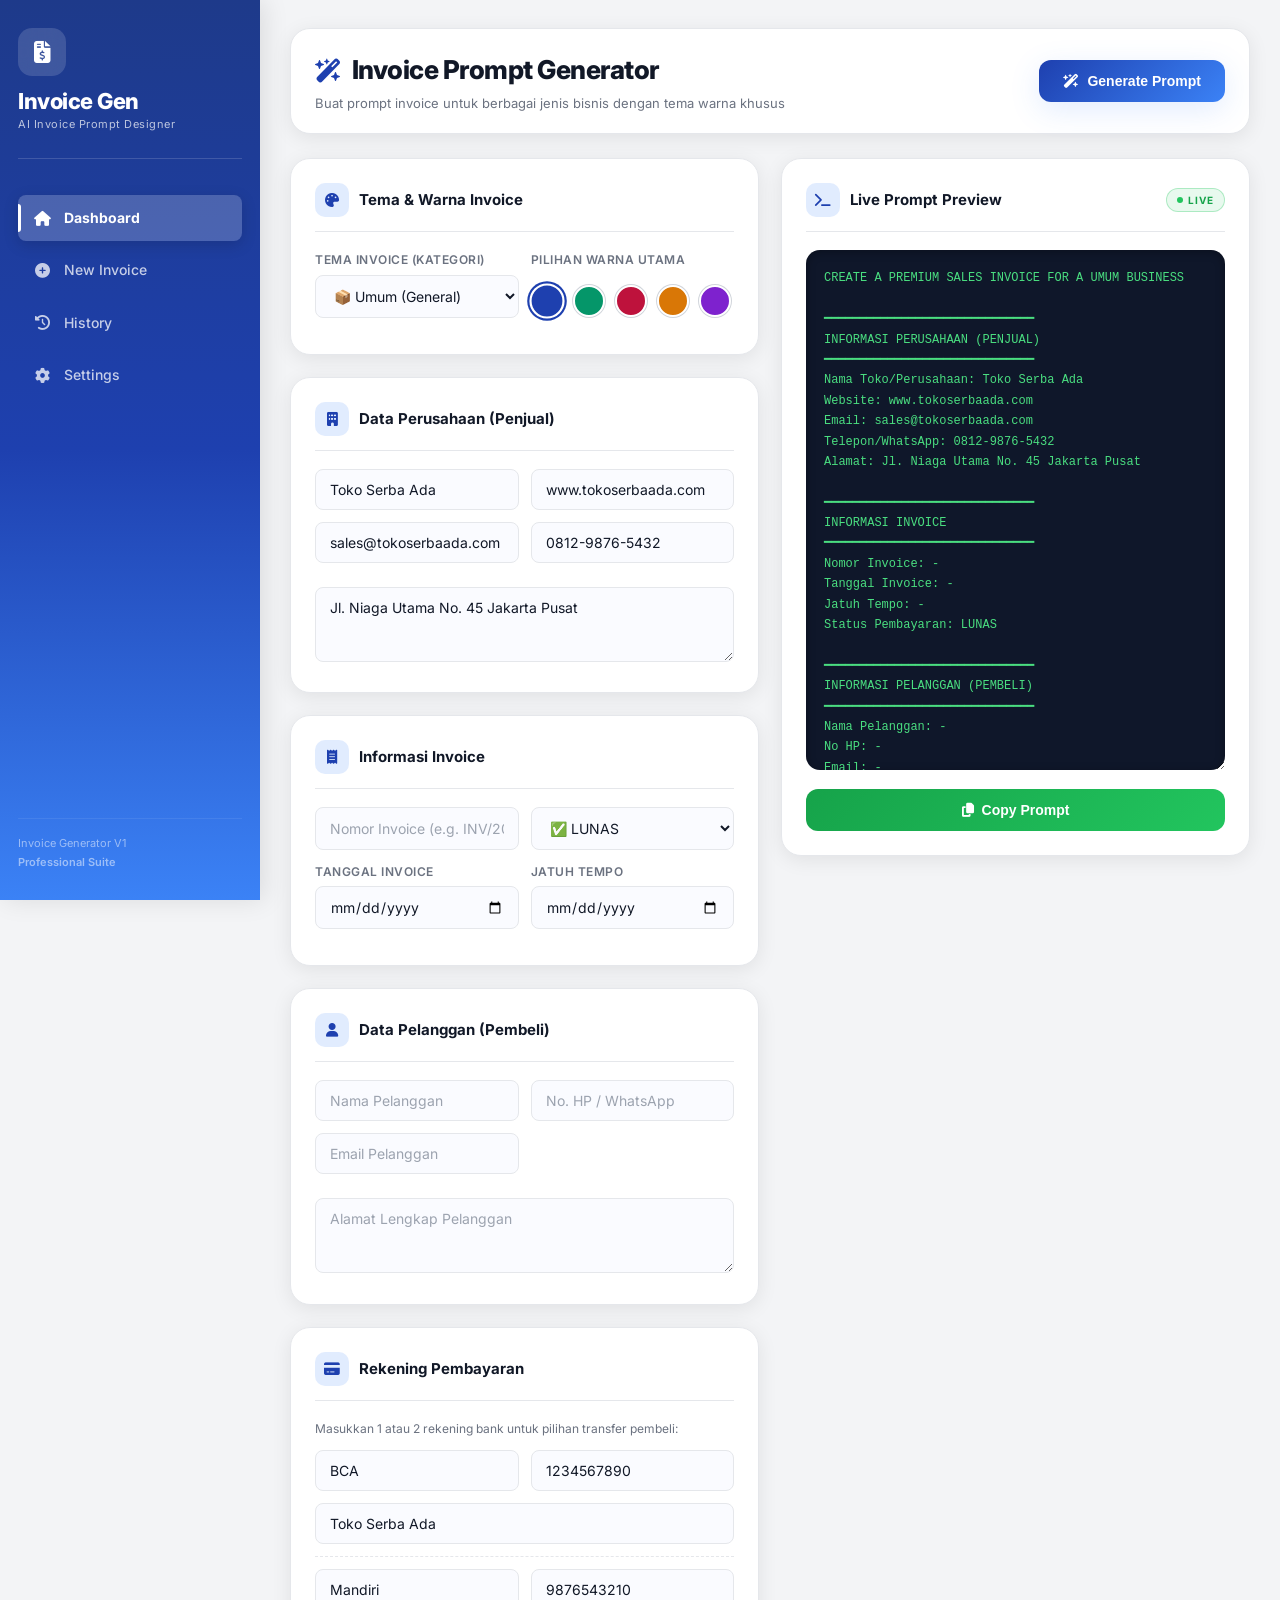
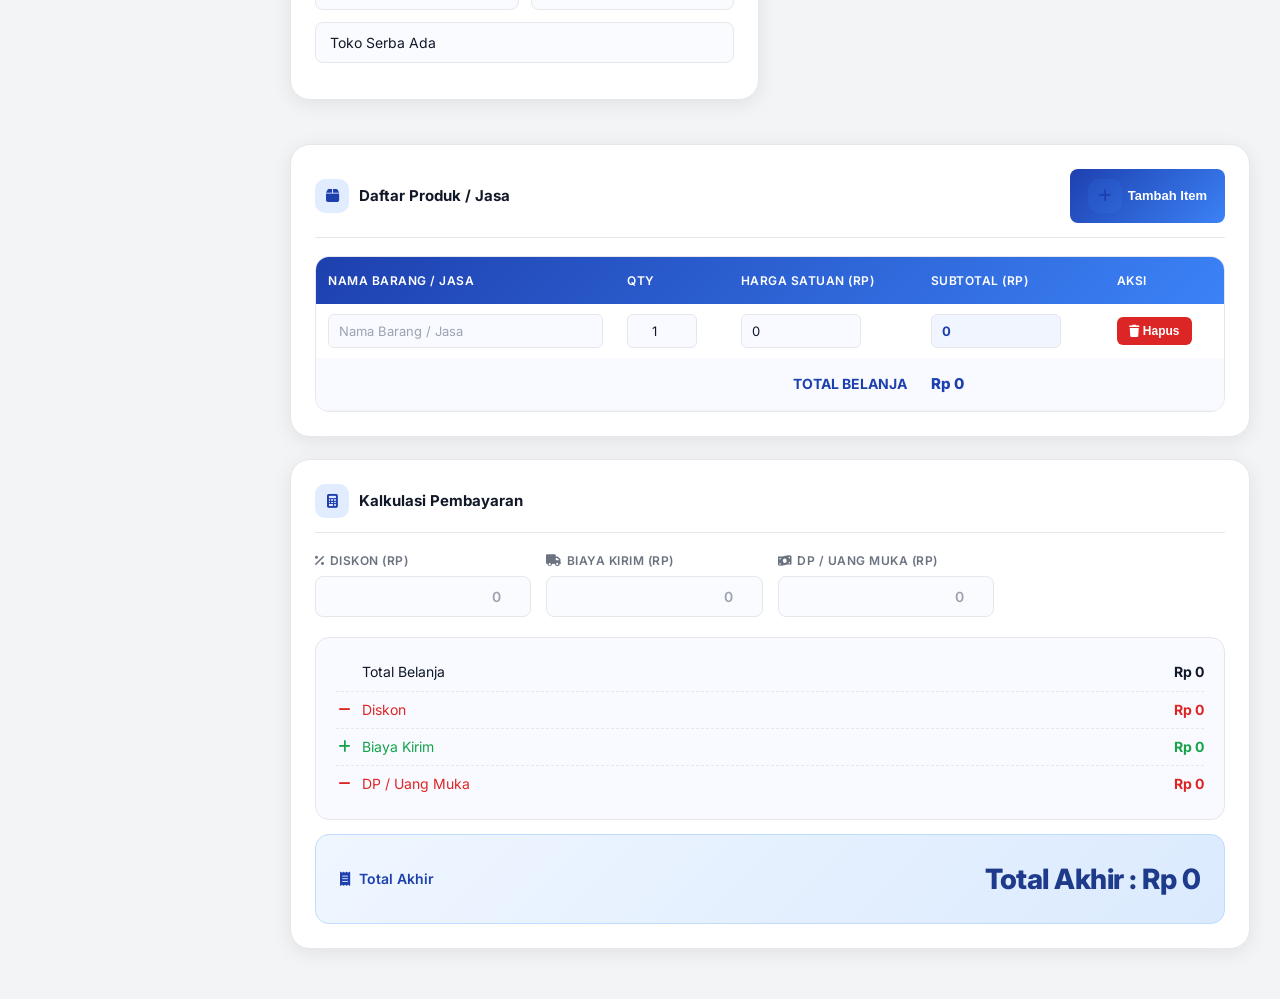
==== index.html @ e4789b42 "Add files via upload" ====
<!DOCTYPE html>
<html lang="id">
<head>
<meta charset="UTF-8">
<meta name="viewport" content="width=device-width, initial-scale=1.0">
<meta name="description" content="Invoice Generator - Buat invoice dengan tema khusus dalam hitungan detik.">
<title>Invoice Generator | Pembuat Invoice AI</title>

<link rel="preconnect" href="https://fonts.googleapis.com">
<link rel="preconnect" href="https://fonts.gstatic.com" crossorigin>
<link href="https://fonts.googleapis.com/css2?family=Inter:wght@300;400;500;600;700;800&display=swap" rel="stylesheet">
<link href="https://cdnjs.cloudflare.com/ajax/libs/font-awesome/6.5.1/css/all.min.css" rel="stylesheet">

<link rel="stylesheet" href="css/style.css">
<link rel="stylesheet" href="css/dashboard.css">
<link rel="stylesheet" href="css/mobile.css">
</head>
<body class="theme-navy">

<div class="app">

    <!-- SIDEBAR -->
    <aside class="sidebar">
        <div class="logo">
            <div class="logo-icon"><i class="fa fa-file-invoice-dollar"></i></div>
            <h2>Invoice Gen</h2>
            <span>AI Invoice Prompt Designer</span>
        </div>

        <nav>
            <a href="index.html" class="active" id="nav-dashboard">
                <i class="fa fa-home"></i>
                <span>Dashboard</span>
            </a>
            <a href="index.html" id="nav-new">
                <i class="fa fa-plus-circle"></i>
                <span>New Invoice</span>
            </a>
            <a href="history.html" id="nav-history">
                <i class="fa fa-clock-rotate-left"></i>
                <span>History</span>
            </a>
            <a href="settings.html" id="nav-settings">
                <i class="fa fa-gear"></i>
                <span>Settings</span>
            </a>
        </nav>

        <div class="sidebar-footer">
            <p>Invoice Generator V1</p>
            <p class="brand-tag">Professional Suite</p>
        </div>
    </aside>

    <!-- CONTENT -->
    <main class="main">

        <div class="topbar">
            <div class="topbar-left">
                <h1><i class="fa fa-wand-magic-sparkles" style="color:var(--primary);font-size:24px;margin-right:10px;"></i>Invoice Prompt Generator</h1>
                <p class="topbar-sub">Buat prompt invoice untuk berbagai jenis bisnis dengan tema warna khusus</p>
            </div>
            <button id="generateBtn" class="btn-generate">
                <i class="fa fa-wand-magic-sparkles"></i>
                Generate Prompt
            </button>
        </div>

        <!-- GRID -->
        <div class="dashboard-grid">

            <!-- KIRI -->
            <div class="left-column">

                <!-- TEMA & WARNA INVOICE -->
                <div class="card">
                    <div class="card-header">
                        <i class="fa fa-palette"></i>
                        <h3>Tema & Warna Invoice</h3>
                    </div>
                    <div class="form-grid-2">
                        <div class="input-group">
                            <label>Tema Invoice (Kategori)</label>
                            <select id="invoiceTheme">
                                <option value="Umum">📦 Umum (General)</option>
                                <option value="Kuliner">🍔 Kuliner (Makanan/Minuman)</option>
                                <option value="Fashion">👕 Fashion (Pakaian/Aksesoris)</option>
                                <option value="Elektronik">⚡ Elektronik (Gawai/Komputer)</option>
                                <option value="Otomotif">🚗 Otomotif (Kendaraan/Suku Cadang)</option>
                                <option value="Jasa">🛠️ Jasa (Layanan/Konsultasi)</option>
                            </select>
                        </div>
                        <div class="input-group">
                            <label>Pilihan Warna Utama</label>
                            <div class="color-picker-grid">
                                <div class="color-option navy active" data-color="navy" title="Classic Navy"></div>
                                <div class="color-option emerald" data-color="emerald" title="Emerald Green"></div>
                                <div class="color-option crimson" data-color="crimson" title="Crimson Red"></div>
                                <div class="color-option sunset" data-color="sunset" title="Sunset Orange"></div>
                                <div class="color-option purple" data-color="purple" title="Royal Purple"></div>
                            </div>
                        </div>
                    </div>
                </div>

                <!-- DATA PERUSAHAAN -->
                <div class="card">
                    <div class="card-header">
                        <i class="fa fa-building"></i>
                        <h3>Data Perusahaan (Penjual)</h3>
                    </div>
                    <div class="form-grid-2">
                        <input id="companyName" type="text" placeholder="Nama Toko/Perusahaan" value="Toko Serba Ada">
                        <input id="website" type="text" placeholder="Website (Opsional)" value="www.tokoserbaada.com">
                        <input id="email" type="email" placeholder="Email Kontak" value="sales@tokoserbaada.com">
                        <input id="phone" type="text" placeholder="No. WhatsApp" value="0812-9876-5432">
                    </div>
                    <textarea id="address" rows="3" placeholder="Alamat Lengkap Perusahaan" style="margin-top: 12px;">Jl. Niaga Utama No. 45 Jakarta Pusat</textarea>
                </div>

                <!-- INVOICE INFO -->
                <div class="card">
                    <div class="card-header">
                        <i class="fa fa-receipt"></i>
                        <h3>Informasi Invoice</h3>
                    </div>
                    <div class="form-grid-2">
                        <input id="invoiceNumber" placeholder="Nomor Invoice (e.g. INV/2026/001)">
                        <select id="paymentStatus">
                            <option value="LUNAS">✅ LUNAS</option>
                            <option value="BELUM LUNAS">❌ BELUM LUNAS</option>
                            <option value="DP">⏳ DP / Uang Muka</option>
                        </select>
                        <div class="input-group">
                            <label>Tanggal Invoice</label>
                            <input id="invoiceDate" type="date">
                        </div>
                        <div class="input-group">
                            <label>Jatuh Tempo</label>
                            <input id="dueDate" type="date">
                        </div>
                    </div>
                </div>

                <!-- DATA PEMBELI -->
                <div class="card">
                    <div class="card-header">
                        <i class="fa fa-user"></i>
                        <h3>Data Pelanggan (Pembeli)</h3>
                    </div>
                    <div class="form-grid-2">
                        <input id="customerName" placeholder="Nama Pelanggan">
                        <input id="customerPhone" placeholder="No. HP / WhatsApp">
                        <input id="customerEmail" placeholder="Email Pelanggan" type="email">
                    </div>
                    <textarea id="customerAddress" rows="3" placeholder="Alamat Lengkap Pelanggan" style="margin-top: 12px;"></textarea>
                </div>

                <!-- REKENING TRANSFER -->
                <div class="card">
                    <div class="card-header">
                        <i class="fa fa-credit-card"></i>
                        <h3>Rekening Pembayaran</h3>
                    </div>
                    <p style="font-size: 12px; color: var(--text-muted); margin-bottom: 12px;">Masukkan 1 atau 2 rekening bank untuk pilihan transfer pembeli:</p>
                    <div class="form-grid-2" style="border-bottom: 1px dashed var(--border); padding-bottom: 12px; margin-bottom: 12px;">
                        <input id="bankName1" placeholder="Nama Bank 1 (e.g. BCA)" value="BCA">
                        <input id="bankAccount1" placeholder="Nomor Rekening 1" value="1234567890">
                        <input id="bankHolder1" placeholder="Nama Pemilik Rekening 1" value="Toko Serba Ada" style="grid-column: span 2;">
                    </div>
                    <div class="form-grid-2">
                        <input id="bankName2" placeholder="Nama Bank 2 (e.g. Mandiri)" value="Mandiri">
                        <input id="bankAccount2" placeholder="Nomor Rekening 2" value="9876543210">
                        <input id="bankHolder2" placeholder="Nama Pemilik Rekening 2" value="Toko Serba Ada" style="grid-column: span 2;">
                    </div>
                </div>

            </div>

            <!-- KANAN -->
            <div class="right-column">
                <div class="card preview-card">
                    <div class="card-header">
                        <i class="fa fa-terminal"></i>
                        <h3>Live Prompt Preview</h3>
                        <span class="live-badge"><span class="live-dot"></span>LIVE</span>
                    </div>
                    <textarea id="promptOutput" rows="28" placeholder="Prompt AI akan ter-update otomatis di sini saat form diisi..."></textarea>
                    <button id="copyBtn" class="btn-success">
                        <i class="fa fa-copy"></i>
                        Copy Prompt
                    </button>
                </div>
            </div>

        </div>

        <!-- DAFTAR PRODUK -->
        <div class="card">
            <div class="card-header section-title">
                <div style="display:flex;align-items:center;gap:10px;">
                    <i class="fa fa-box"></i>
                    <h3>Daftar Produk / Jasa</h3>
                </div>
                <button id="addItemBtn" class="btn-add">
                    <i class="fa fa-plus"></i> Tambah Item
                </button>
            </div>

            <div class="table-wrapper">
                <table class="invoice-table">
                    <thead>
                        <tr>
                            <th>Nama Barang / Jasa</th>
                            <th>Qty</th>
                            <th>Harga Satuan (Rp)</th>
                            <th>Subtotal (Rp)</th>
                            <th>Aksi</th>
                        </tr>
                    </thead>
                    <tbody id="itemTableBody"></tbody>
                    <tfoot>
                        <tr class="total-row">
                            <td colspan="3" style="text-align:right;font-weight:700;color:var(--primary);padding:14px 12px;background:#f8faff;">
                                <i class="fa fa-sigma" style="margin-right:6px;"></i>TOTAL BELANJA
                            </td>
                            <td style="font-weight:800;color:var(--primary);font-size:15px;background:#f8faff;padding:14px 12px;" id="totalSewaRow">
                                Rp 0
                            </td>
                            <td style="background:#f8faff;"></td>
                        </tr>
                    </tfoot>
                </table>
            </div>
        </div>

        <!-- BIAYA AKHIR -->
        <div class="card">
            <div class="card-header">
                <i class="fa fa-calculator"></i>
                <h3>Kalkulasi Pembayaran</h3>
            </div>
            <div class="cost-grid">
                <div class="input-group">
                    <label><i class="fa fa-percent"></i> Diskon (Rp)</label>
                    <input id="discount" type="number" placeholder="0" min="0">
                </div>
                <div class="input-group">
                    <label><i class="fa fa-truck"></i> Biaya Kirim (Rp)</label>
                    <input id="deliveryFee" type="number" placeholder="0" min="0">
                </div>
                <div class="input-group">
                    <label><i class="fa fa-money-bill-wave"></i> DP / Uang Muka (Rp)</label>
                    <input id="downPayment" type="number" placeholder="0" min="0">
                </div>
            </div>

            <div class="summary-formula">
                <div class="formula-row">
                    <span><i class="fa fa-sigma"></i> Total Belanja</span>
                    <span id="totalSewaLabel">Rp 0</span>
                </div>
                <div class="formula-row minus">
                    <span><i class="fa fa-minus"></i> Diskon</span>
                    <span id="discountLabel">Rp 0</span>
                </div>
                <div class="formula-row plus">
                    <span><i class="fa fa-plus"></i> Biaya Kirim</span>
                    <span id="deliveryLabel">Rp 0</span>
                </div>
                <div class="formula-row minus">
                    <span><i class="fa fa-minus"></i> DP / Uang Muka</span>
                    <span id="dpLabel">Rp 0</span>
                </div>
            </div>

            <div class="summary-box">
                <div class="summary-label">
                    <i class="fa fa-receipt"></i>
                    Total Akhir
                </div>
                <h2 id="grandTotal">Total Akhir : Rp 0</h2>
            </div>
        </div>

    </main>

</div>

<script src="js/calculator.js"></script>
<script src="js/invoice.js"></script>
<script src="js/prompt-builder.js"></script>
<script src="js/app.js"></script>

</body>
</html>
---- css/style.css ----
/* ========================================
   STYLE.CSS - Invoice Generator
   Core Design System
   ======================================== */

@import url('https://fonts.googleapis.com/css2?family=Inter:wght@300;400;500;600;700;800&display=swap');

* {
    margin: 0;
    padding: 0;
    box-sizing: border-box;
}

/* THEME SCHEMES */
:root {
    /* Default: Navy */
    --primary: #1e40af;
    --primary-dark: #1e3a8a;
    --primary-light: #3b82f6;
    --primary-glow: rgba(59, 130, 246, 0.15);
    
    --success: #16a34a;
    --success-dark: #15803d;
    --danger: #dc2626;
    --danger-dark: #b91c1c;
    --bg: #f3f4f6;
    --card-bg: #ffffff;
    --sidebar-bg: linear-gradient(180deg, var(--primary-dark) 0%, var(--primary) 50%, var(--primary-light) 100%);
    --text: #111827;
    --text-muted: #6b7280;
    --text-light: #9ca3af;
    --border: #e5e7eb;
    --border-focus: var(--primary-light);
    --shadow-sm: 0 1px 3px rgba(0,0,0,0.08);
    --shadow-md: 0 4px 20px rgba(0,0,0,0.08);
    --shadow-lg: 0 10px 40px rgba(0,0,0,0.12);
    --radius-sm: 8px;
    --radius-md: 14px;
    --radius-lg: 20px;
    --sidebar-width: 260px;
    --transition: all 0.25s cubic-bezier(0.4, 0, 0.2, 1);
}

body.theme-navy {
    --primary: #1e40af;
    --primary-dark: #1e3a8a;
    --primary-light: #3b82f6;
    --primary-glow: rgba(59, 130, 246, 0.15);
}

body.theme-emerald {
    --primary: #059669;
    --primary-dark: #065f46;
    --primary-light: #34d399;
    --primary-glow: rgba(52, 211, 153, 0.15);
}

body.theme-crimson {
    --primary: #be123c;
    --primary-dark: #881337;
    --primary-light: #fb7185;
    --primary-glow: rgba(251, 113, 133, 0.15);
}

body.theme-sunset {
    --primary: #d97706;
    --primary-dark: #92400e;
    --primary-light: #fbbf24;
    --primary-glow: rgba(251, 191, 36, 0.15);
}

body.theme-purple {
    --primary: #7e22ce;
    --primary-dark: #581c87;
    --primary-light: #c084fc;
    --primary-glow: rgba(192, 132, 252, 0.15);
}

body {
    font-family: 'Inter', 'Segoe UI', sans-serif;
    background: var(--bg);
    color: var(--text);
    font-size: 14px;
    line-height: 1.6;
    -webkit-font-smoothing: antialiased;
    transition: background 0.3s ease;
}

.app {
    display: flex;
    min-height: 100vh;
}

/* SIDEBAR */
.sidebar {
    width: var(--sidebar-width);
    background: var(--sidebar-bg);
    color: white;
    padding: 28px 18px;
    position: fixed;
    height: 100vh;
    display: flex;
    flex-direction: column;
    z-index: 100;
    box-shadow: 4px 0 24px rgba(0, 0, 0, 0.1);
    transition: var(--transition);
}

.logo {
    display: flex;
    flex-direction: column;
    align-items: flex-start;
    margin-bottom: 36px;
    padding-bottom: 24px;
    border-bottom: 1px solid rgba(255,255,255,0.15);
}

.logo-icon {
    width: 48px;
    height: 48px;
    background: rgba(255,255,255,0.15);
    border-radius: 14px;
    display: flex;
    align-items: center;
    justify-content: center;
    margin-bottom: 12px;
    font-size: 22px;
    backdrop-filter: blur(10px);
}

.logo h2 {
    font-size: 22px;
    font-weight: 800;
    letter-spacing: -0.5px;
    line-height: 1.2;
}

.logo span {
    font-size: 11px;
    opacity: 0.7;
    font-weight: 400;
    margin-top: 2px;
    letter-spacing: 0.5px;
}

.sidebar nav {
    display: flex;
    flex-direction: column;
    gap: 6px;
    flex: 1;
}

.sidebar nav a {
    text-decoration: none;
    color: rgba(255,255,255,0.75);
    padding: 12px 14px;
    border-radius: var(--radius-sm);
    transition: var(--transition);
    display: flex;
    align-items: center;
    gap: 12px;
    font-weight: 500;
    font-size: 14px;
    position: relative;
}

.sidebar nav a i {
    width: 20px;
    text-align: center;
    font-size: 15px;
}

.sidebar nav a:hover {
    background: rgba(255,255,255,0.12);
    color: white;
    transform: translateX(2px);
}

.sidebar nav a.active {
    background: rgba(255,255,255,0.2);
    color: white;
    box-shadow: 0 4px 15px rgba(0,0,0,0.15);
}

.sidebar nav a.active::before {
    content: '';
    position: absolute;
    left: 0;
    top: 50%;
    transform: translateY(-50%);
    width: 3px;
    height: 60%;
    background: white;
    border-radius: 0 3px 3px 0;
}

.sidebar-footer {
    border-top: 1px solid rgba(255,255,255,0.15);
    padding-top: 16px;
    font-size: 11px;
    opacity: 0.5;
}

.sidebar-footer .brand-tag {
    font-weight: 600;
    margin-top: 2px;
}

/* MAIN CONTENT */
.main {
    margin-left: var(--sidebar-width);
    padding: 28px 30px;
    width: 100%;
    min-height: 100vh;
}

/* TOPBAR */
.topbar {
    display: flex;
    justify-content: space-between;
    align-items: center;
    background: white;
    padding: 20px 24px;
    border-radius: var(--radius-lg);
    box-shadow: var(--shadow-md);
    margin-bottom: 24px;
    border: 1px solid var(--border);
}

.topbar-left h1 {
    font-size: 26px;
    font-weight: 800;
    color: var(--text);
    letter-spacing: -0.5px;
    display: flex;
    align-items: center;
}

.topbar-sub {
    font-size: 13px;
    color: var(--text-muted);
    margin-top: 2px;
}

/* BUTTONS */
.btn-generate {
    background: linear-gradient(135deg, var(--primary) 0%, var(--primary-light) 100%);
    color: white;
    border: none;
    padding: 13px 24px;
    border-radius: 12px;
    cursor: pointer;
    font-weight: 700;
    font-size: 14px;
    display: flex;
    align-items: center;
    gap: 8px;
    transition: var(--transition);
    box-shadow: 0 8px 30px var(--primary-glow);
    white-space: nowrap;
}

.btn-generate:hover {
    transform: translateY(-2px);
    box-shadow: 0 12px 35px rgba(0, 0, 0, 0.15);
}

.btn-primary {
    background: var(--primary);
    color: white;
    border: none;
    padding: 11px 20px;
    border-radius: var(--radius-sm);
    cursor: pointer;
    font-weight: 600;
    font-size: 14px;
    transition: var(--transition);
    display: inline-flex;
    align-items: center;
    gap: 8px;
}

.btn-primary:hover {
    background: var(--primary-dark);
    transform: translateY(-1px);
}

.btn-success {
    background: linear-gradient(135deg, var(--success), #22c55e);
    color: white;
    border: none;
    padding: 13px;
    width: 100%;
    border-radius: 12px;
    cursor: pointer;
    font-weight: 700;
    font-size: 14px;
    transition: var(--transition);
    display: flex;
    align-items: center;
    justify-content: center;
    gap: 8px;
    margin-top: 12px;
}

.btn-success:hover {
    background: linear-gradient(135deg, var(--success-dark), var(--success));
    transform: translateY(-2px);
    box-shadow: 0 8px 25px rgba(22, 163, 74, 0.35);
}

.btn-add {
    background: linear-gradient(135deg, var(--primary) 0%, var(--primary-light) 100%);
    color: white;
    border: none;
    padding: 10px 18px;
    border-radius: var(--radius-sm);
    cursor: pointer;
    font-weight: 600;
    font-size: 13px;
    transition: var(--transition);
    display: inline-flex;
    align-items: center;
    gap: 6px;
}

.btn-add:hover {
    transform: translateY(-1px);
}

.btn-delete {
    background: var(--danger);
    color: white;
    border: none;
    padding: 7px 12px;
    border-radius: 6px;
    cursor: pointer;
    font-size: 12px;
    font-weight: 600;
    transition: var(--transition);
}

.btn-delete:hover {
    background: var(--danger-dark);
    transform: scale(1.05);
}

/* GRID LAYOUT */
.dashboard-grid {
    display: grid;
    grid-template-columns: 1fr 1fr;
    gap: 22px;
    margin-bottom: 22px;
    align-items: start;
}

/* CARD */
.card {
    background: var(--card-bg);
    border-radius: var(--radius-lg);
    padding: 24px;
    box-shadow: var(--shadow-md);
    margin-bottom: 22px;
    border: 1px solid var(--border);
    transition: var(--transition);
    animation: fadeInUp 0.4s ease both;
}

.card:hover {
    box-shadow: var(--shadow-lg);
    transform: translateY(-2px);
}

.card-header {
    display: flex;
    align-items: center;
    gap: 10px;
    margin-bottom: 18px;
    padding-bottom: 14px;
    border-bottom: 1px solid var(--border);
}

.card-header i {
    width: 34px;
    height: 34px;
    background: var(--primary-glow);
    color: var(--primary);
    border-radius: 10px;
    display: flex;
    align-items: center;
    justify-content: center;
    font-size: 15px;
    flex-shrink: 0;
}

.card-header h3 {
    font-size: 15px;
    font-weight: 700;
    color: var(--text);
    flex: 1;
}

/* FORM ELEMENTS */
.form-grid-2 {
    display: grid;
    grid-template-columns: 1fr 1fr;
    gap: 12px;
    margin-bottom: 12px;
}

.input-group {
    display: flex;
    flex-direction: column;
    gap: 5px;
}

.input-group label {
    font-size: 12px;
    font-weight: 600;
    color: var(--text-muted);
    text-transform: uppercase;
    letter-spacing: 0.5px;
    display: flex;
    align-items: center;
    gap: 5px;
}

input,
textarea,
select {
    width: 100%;
    padding: 11px 14px;
    margin-bottom: 0;
    border: 1.5px solid var(--border);
    border-radius: var(--radius-sm);
    font-size: 14px;
    font-family: 'Inter', sans-serif;
    color: var(--text);
    background: #fafbff;
    transition: var(--transition);
    outline: none;
}

input:focus,
textarea:focus,
select:focus {
    border-color: var(--border-focus);
    background: white;
    box-shadow: 0 0 0 3px var(--primary-glow);
}

input::placeholder,
textarea::placeholder {
    color: var(--text-light);
}

/* TABLE */
.table-wrapper {
    overflow-x: auto;
    border-radius: var(--radius-md);
    border: 1px solid var(--border);
}

.invoice-table {
    width: 100%;
    border-collapse: collapse;
    min-width: 600px;
}

.invoice-table thead {
    background: linear-gradient(135deg, var(--primary) 0%, var(--primary-light) 100%);
}

.invoice-table th {
    color: white;
    padding: 14px 12px;
    text-align: left;
    font-size: 12px;
    font-weight: 600;
    letter-spacing: 0.5px;
    text-transform: uppercase;
}

.invoice-table td {
    padding: 10px 12px;
    border-bottom: 1px solid #f1f5f9;
    background: white;
    vertical-align: middle;
}

.invoice-table tbody tr:last-child td {
    border-bottom: none;
}

.invoice-table tbody tr:hover td {
    background: #f8faff;
}

.invoice-table input {
    margin: 0;
    padding: 8px 10px;
    border-radius: 6px;
    font-size: 13px;
    background: #f8faff;
}

.section-title {
    display: flex;
    justify-content: space-between;
    align-items: center;
    flex-wrap: wrap;
    gap: 10px;
}

/* COST GRID */
.cost-grid {
    display: grid;
    grid-template-columns: repeat(4, 1fr);
    gap: 15px;
    margin-bottom: 20px;
}

/* FORMULA BREAKDOWN */
.summary-formula {
    background: #f8faff;
    border: 1.5px solid #e5e7eb;
    border-radius: var(--radius-md);
    padding: 16px 20px;
    margin-bottom: 14px;
}

.formula-row {
    display: flex;
    justify-content: space-between;
    align-items: center;
    padding: 7px 0;
    font-size: 14px;
    color: var(--text);
    border-bottom: 1px dashed #e5e7eb;
}

.formula-row:last-child {
    border-bottom: none;
}

.formula-row i {
    width: 16px;
    margin-right: 6px;
    text-align: center;
}

.formula-row.minus {
    color: #dc2626;
}

.formula-row.plus {
    color: #16a34a;
}

.formula-row span:last-child {
    font-weight: 700;
    min-width: 120px;
    text-align: right;
}

/* SUMMARY BOX */
.summary-box {
    background: linear-gradient(135deg, #eff6ff 0%, #dbeafe 100%);
    padding: 22px 24px;
    border-radius: var(--radius-md);
    border: 1.5px solid #bfdbfe;
    display: flex;
    justify-content: space-between;
    align-items: center;
}

.summary-label {
    font-size: 14px;
    font-weight: 600;
    color: var(--primary);
    display: flex;
    align-items: center;
    gap: 8px;
}

.summary-box h2 {
    font-size: 28px;
    font-weight: 800;
    color: var(--primary-dark);
    letter-spacing: -0.5px;
}

/* PREVIEW CARD */
.preview-card {
    position: sticky;
    top: 20px;
}

.preview-card textarea {
    background: #0f172a;
    color: #4ade80;
    border: none;
    padding: 18px;
    border-radius: var(--radius-md);
    font-family: 'Consolas', 'Courier New', monospace;
    font-size: 12px;
    line-height: 1.7;
    resize: none;
    width: 100%;
    height: 520px;
    box-shadow: inset 0 2px 10px rgba(0,0,0,0.3);
}

.live-badge {
    display: flex;
    align-items: center;
    gap: 5px;
    background: rgba(34, 197, 94, 0.1);
    color: #16a34a;
    font-size: 10px;
    font-weight: 700;
    padding: 3px 10px;
    border-radius: 999px;
    border: 1px solid rgba(34, 197, 94, 0.3);
    letter-spacing: 1px;
}

.live-dot {
    width: 6px;
    height: 6px;
    background: #22c55e;
    border-radius: 50%;
    animation: pulse 1.5s infinite;
}

/* ANIMATIONS */
@keyframes fadeInUp {
    from {
        opacity: 0;
        transform: translateY(16px);
    }
    to {
        opacity: 1;
        transform: translateY(0);
    }
}

@keyframes pulse {
    0%, 100% { opacity: 1; transform: scale(1); }
    50% { opacity: 0.5; transform: scale(1.3); }
}

/* SCROLLBAR */
::-webkit-scrollbar {
    width: 6px;
    height: 6px;
}

::-webkit-scrollbar-track {
    background: var(--bg);
}

::-webkit-scrollbar-thumb {
    background: #c7d2fe;
    border-radius: 20px;
}

::-webkit-scrollbar-thumb:hover {
    background: var(--primary-light);
}

/* HISTORY PAGE */
.history-page .history-item {
    background: #f8faff;
    border: 1px solid var(--border);
    border-radius: var(--radius-md);
    padding: 18px;
    margin-bottom: 16px;
    transition: var(--transition);
}

.history-page .history-item:hover {
    border-color: var(--primary-light);
    box-shadow: 0 4px 15px var(--primary-glow);
}

.history-page .history-item h4 {
    font-size: 14px;
    font-weight: 700;
    color: var(--primary);
    margin-bottom: 4px;
}

.history-page .history-item small {
    color: var(--text-muted);
    font-size: 12px;
}

.history-page .history-item textarea {
    background: #0f172a;
    color: #4ade80;
    font-family: monospace;
    font-size: 11px;
    border-radius: 8px;
    padding: 12px;
    border: none;
    margin-top: 12px;
    height: 120px;
    resize: none;
}

/* SETTINGS PAGE */
.settings-page label {
    display: block;
    font-size: 12px;
    font-weight: 600;
    color: var(--text-muted);
    text-transform: uppercase;
    letter-spacing: 0.5px;
    margin-bottom: 6px;
    margin-top: 14px;
}

.settings-page label:first-child {
    margin-top: 0;
}

.settings-page .btn-row {
    display: flex;
    gap: 12px;
    margin-bottom: 24px;
    flex-wrap: wrap;
}

.settings-page h2 {
    font-size: 17px;
    font-weight: 700;
    color: var(--text);
    margin-bottom: 16px;
}

.empty-state {
    text-align: center;
    padding: 48px 24px;
    color: var(--text-muted);
}

.empty-state i {
    font-size: 48px;
    color: var(--border);
    margin-bottom: 16px;
    display: block;
}
---- css/dashboard.css ----
/* ========================================
   DASHBOARD.CSS
   Enhanced Dashboard Effects
   ======================================== */

/* Card delay animations */
.left-column .card:nth-child(1) { animation-delay: 0.05s; }
.left-column .card:nth-child(2) { animation-delay: 0.10s; }
.left-column .card:nth-child(3) { animation-delay: 0.15s; }
.right-column .card { animation-delay: 0.05s; }

/* Table input styles */
.invoice-table .item-name { min-width: 180px; }
.invoice-table .item-qty  { max-width: 70px; text-align: center; }
.invoice-table .item-price    { max-width: 120px; }
.invoice-table .item-subtotal {
    max-width: 130px;
    background: #f1f5ff;
    color: var(--primary);
    font-weight: 700;
    cursor: default;
}

/* Active nav highlight */
.sidebar nav a.active {
    font-weight: 700;
}

/* Topbar generate btn click effect */
.btn-generate:active {
    animation: btnClick 0.15s ease;
}

@keyframes btnClick {
    0%   { transform: scale(1); }
    50%  { transform: scale(0.96); }
    100% { transform: scale(1); }
}

/* Form layout overrides */
.form-grid-2 input,
.form-grid-2 select {
    margin-bottom: 0;
}

.card textarea {
    margin-bottom: 0;
    resize: vertical;
}

/* Cost grid styling */
.cost-grid .input-group {
    display: flex;
    flex-direction: column;
    gap: 6px;
}

.cost-grid input {
    font-weight: 600;
    text-align: right;
}

#grandTotal {
    transition: all 0.3s cubic-bezier(0.34, 1.56, 0.64, 1);
}

/* Premium scrollbar for preview terminal */
.preview-card textarea::-webkit-scrollbar {
    width: 4px;
}

.preview-card textarea::-webkit-scrollbar-track {
    background: #1e293b;
}

.preview-card textarea::-webkit-scrollbar-thumb {
    background: #334155;
    border-radius: 4px;
}

/* Table row fade-in */
@keyframes rowFadeIn {
    from {
        opacity: 0;
        transform: translateX(-10px);
    }
    to {
        opacity: 1;
        transform: translateX(0);
    }
}

#itemTableBody tr {
    animation: rowFadeIn 0.25s ease;
}

/* Icon box styling */
.card-header > i {
    width: 34px;
    height: 34px;
    background: var(--primary-glow);
    color: var(--primary);
    border-radius: 10px;
    display: flex !important;
    align-items: center;
    justify-content: center;
    font-size: 14px;
    flex-shrink: 0;
}

/* Theme picker elements */
.color-picker-grid {
    display: flex;
    gap: 10px;
    margin-top: 10px;
    flex-wrap: wrap;
}

.color-option {
    width: 32px;
    height: 32px;
    border-radius: 50%;
    cursor: pointer;
    border: 2px solid white;
    box-shadow: 0 0 0 1px #d1d5db;
    transition: transform 0.2s ease, box-shadow 0.2s ease;
}

.color-option:hover {
    transform: scale(1.1);
}

.color-option.active {
    transform: scale(1.1);
    box-shadow: 0 0 0 2px var(--primary);
}

.color-option.navy { background: #1e40af; }
.color-option.emerald { background: #059669; }
.color-option.crimson { background: #be123c; }
.color-option.sunset { background: #d97706; }
.color-option.purple { background: #7e22ce; }
---- css/mobile.css ----
/* ========================================
   MOBILE.CSS
   Responsive Design
   ======================================== */

/* LARGE TABLET — Stack columns */
@media (max-width: 1200px) {
    .dashboard-grid {
        grid-template-columns: 1fr;
    }
    .cost-grid {
        grid-template-columns: 1fr 1fr;
    }
    .right-column {
        position: relative;
        top: auto;
    }
    .preview-card textarea {
        height: 350px;
    }
}

/* TABLET */
@media (max-width: 900px) {
    :root {
        --sidebar-width: 220px;
    }
    .main {
        padding: 20px;
    }
    .topbar {
        flex-direction: column;
        align-items: flex-start;
        gap: 14px;
    }
    .btn-generate {
        width: 100%;
        justify-content: center;
    }
}

/* MOBILE — Hide sidebar, show topnav */
@media (max-width: 768px) {
    .sidebar {
        width: 100%;
        height: auto;
        position: relative;
        padding: 16px 18px;
        flex-direction: row;
        align-items: center;
        flex-wrap: wrap;
        gap: 12px;
    }

    .logo {
        flex-direction: row;
        align-items: center;
        margin-bottom: 0;
        padding-bottom: 0;
        border-bottom: none;
        gap: 10px;
        flex: 1;
    }

    .logo-icon {
        margin-bottom: 0;
        width: 36px;
        height: 36px;
        font-size: 16px;
    }

    .logo h2 {
        font-size: 18px;
    }

    .logo span {
        display: none;
    }

    .sidebar nav {
        flex-direction: row;
        flex-wrap: wrap;
        gap: 6px;
        flex: unset;
        width: 100%;
    }

    .sidebar nav a {
        flex: 1;
        min-width: 100px;
        justify-content: center;
        font-size: 12px;
        padding: 10px;
    }

    .sidebar nav a::before {
        display: none;
    }

    .sidebar-footer {
        display: none;
    }

    .app {
        flex-direction: column;
    }

    .main {
        margin-left: 0;
        padding: 16px;
    }

    .dashboard-grid {
        grid-template-columns: 1fr;
    }

    .cost-grid {
        grid-template-columns: 1fr 1fr;
    }

    .summary-box {
        flex-direction: column;
        align-items: flex-start;
        gap: 10px;
    }

    .summary-box h2 {
        font-size: 22px;
    }

    .form-grid-2 {
        grid-template-columns: 1fr;
    }

    .topbar {
        flex-direction: column;
        align-items: flex-start;
        gap: 12px;
        padding: 16px 18px;
    }

    .topbar-left h1 {
        font-size: 20px;
    }

    .btn-generate {
        width: 100%;
        justify-content: center;
    }
}

/* SMARTPHONE */
@media (max-width: 520px) {
    .cost-grid {
        grid-template-columns: 1fr;
    }

    .section-title {
        flex-direction: column;
        align-items: flex-start;
    }

    .btn-add, .btn-primary, .btn-success {
        width: 100%;
        justify-content: center;
    }

    .card {
        padding: 16px;
    }

    .preview-card textarea {
        height: 280px;
        font-size: 11px;
    }

    .summary-box h2 {
        font-size: 20px;
    }

    .invoice-table th,
    .invoice-table td {
        padding: 8px;
        font-size: 12px;
    }
}
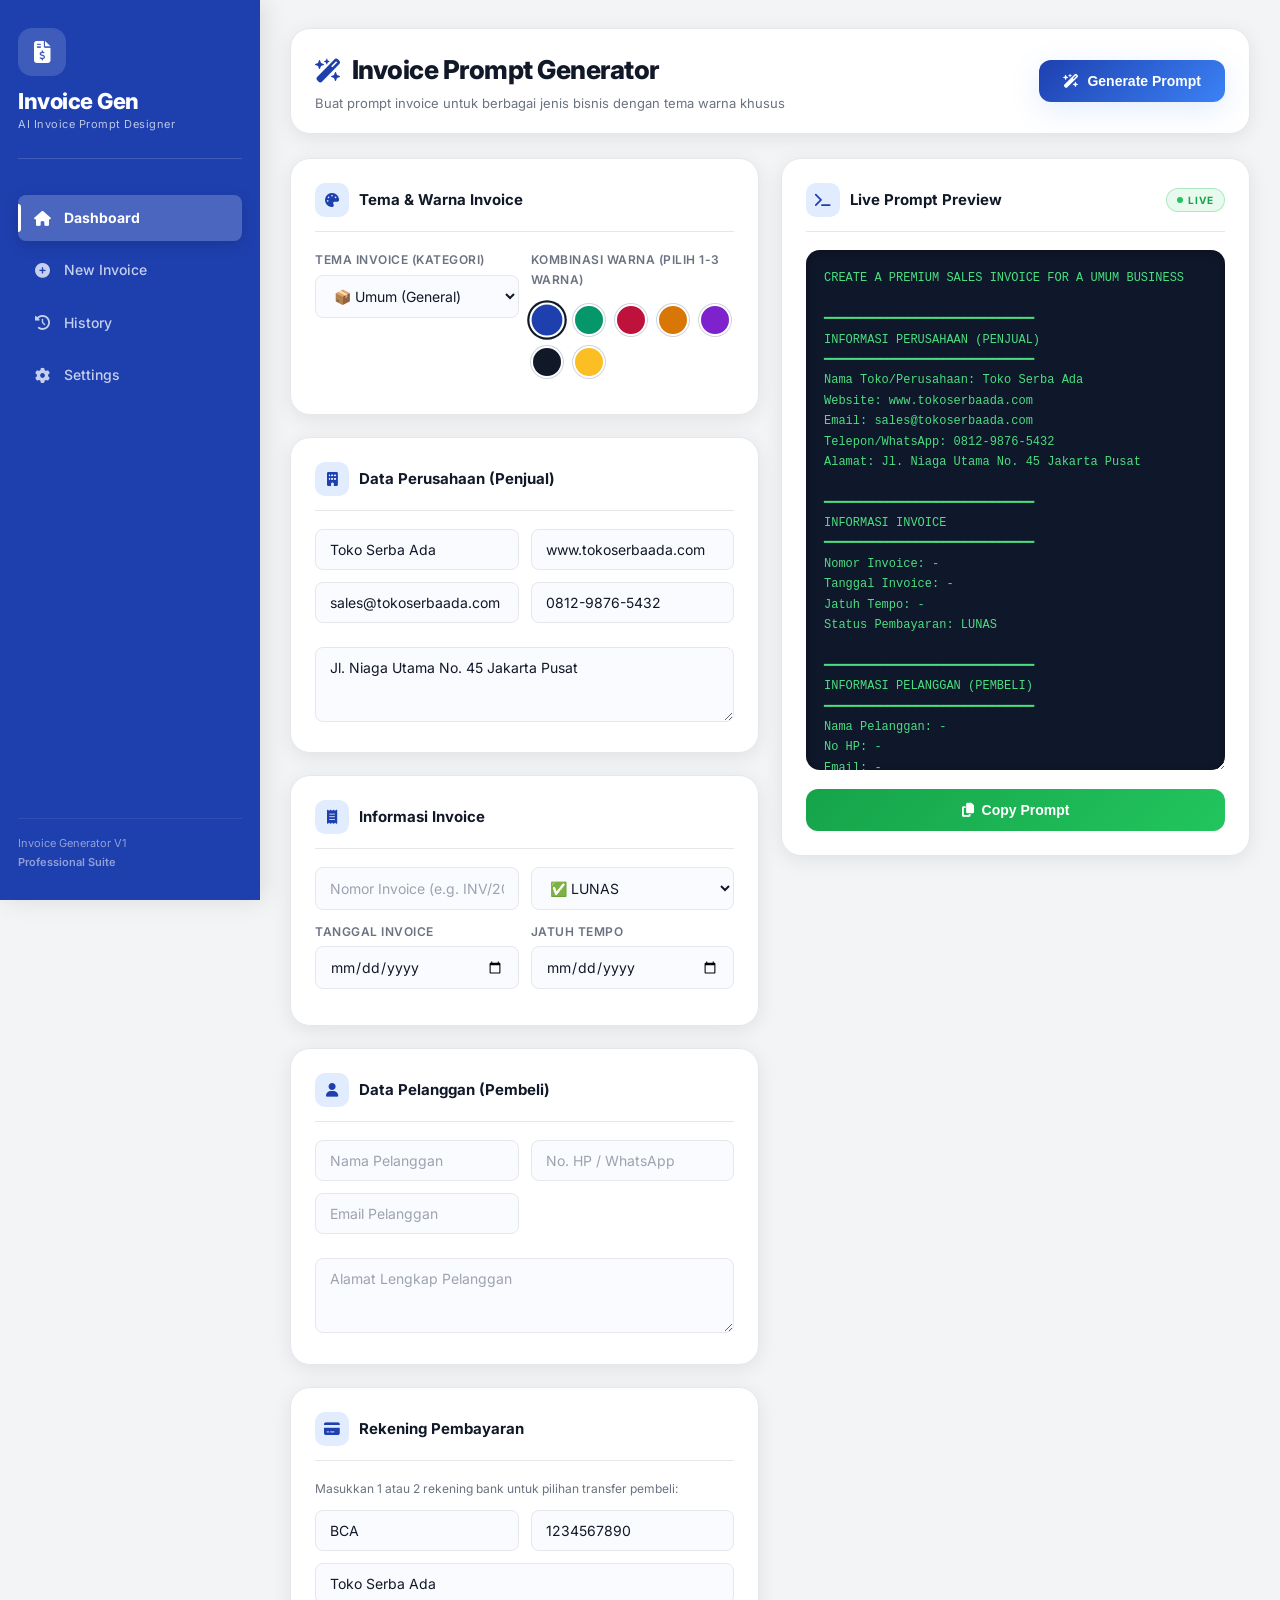
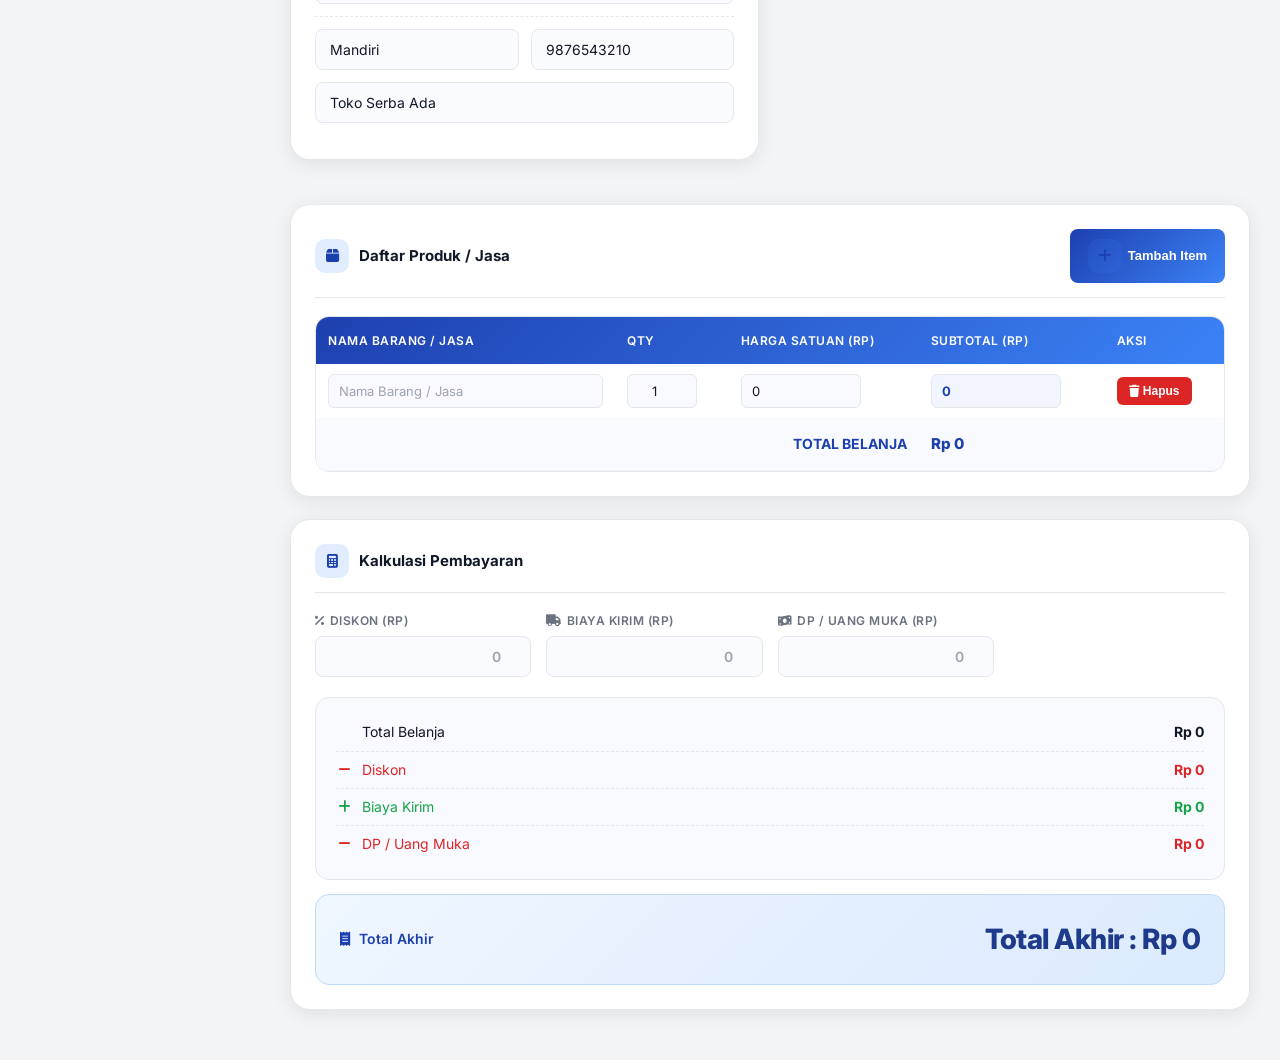
==== commit 6a059fd9: "Add files via upload" ====
--- a/index.html
+++ b/index.html
@@ -91,13 +91,15 @@
                             </select>
                         </div>
                         <div class="input-group">
-                            <label>Pilihan Warna Utama</label>
+                            <label>Kombinasi Warna (Pilih 1-3 Warna)</label>
                             <div class="color-picker-grid">
                                 <div class="color-option navy active" data-color="navy" title="Classic Navy"></div>
                                 <div class="color-option emerald" data-color="emerald" title="Emerald Green"></div>
                                 <div class="color-option crimson" data-color="crimson" title="Crimson Red"></div>
                                 <div class="color-option sunset" data-color="sunset" title="Sunset Orange"></div>
                                 <div class="color-option purple" data-color="purple" title="Royal Purple"></div>
+                                <div class="color-option charcoal" data-color="charcoal" title="Charcoal Black"></div>
+                                <div class="color-option gold" data-color="gold" title="Amber Gold"></div>
                             </div>
                         </div>
                     </div>
--- a/css/dashboard.css
+++ b/css/dashboard.css
@@ -132,7 +132,8 @@
 
 .color-option.active {
     transform: scale(1.1);
-    box-shadow: 0 0 0 2px var(--primary);
+    box-shadow: 0 0 0 2px #111827;
+    border: 2px solid #ffffff;
 }
 
 .color-option.navy { background: #1e40af; }
@@ -140,3 +141,5 @@
 .color-option.crimson { background: #be123c; }
 .color-option.sunset { background: #d97706; }
 .color-option.purple { background: #7e22ce; }
+.color-option.charcoal { background: #111827; }
+.color-option.gold { background: #fbbf24; }
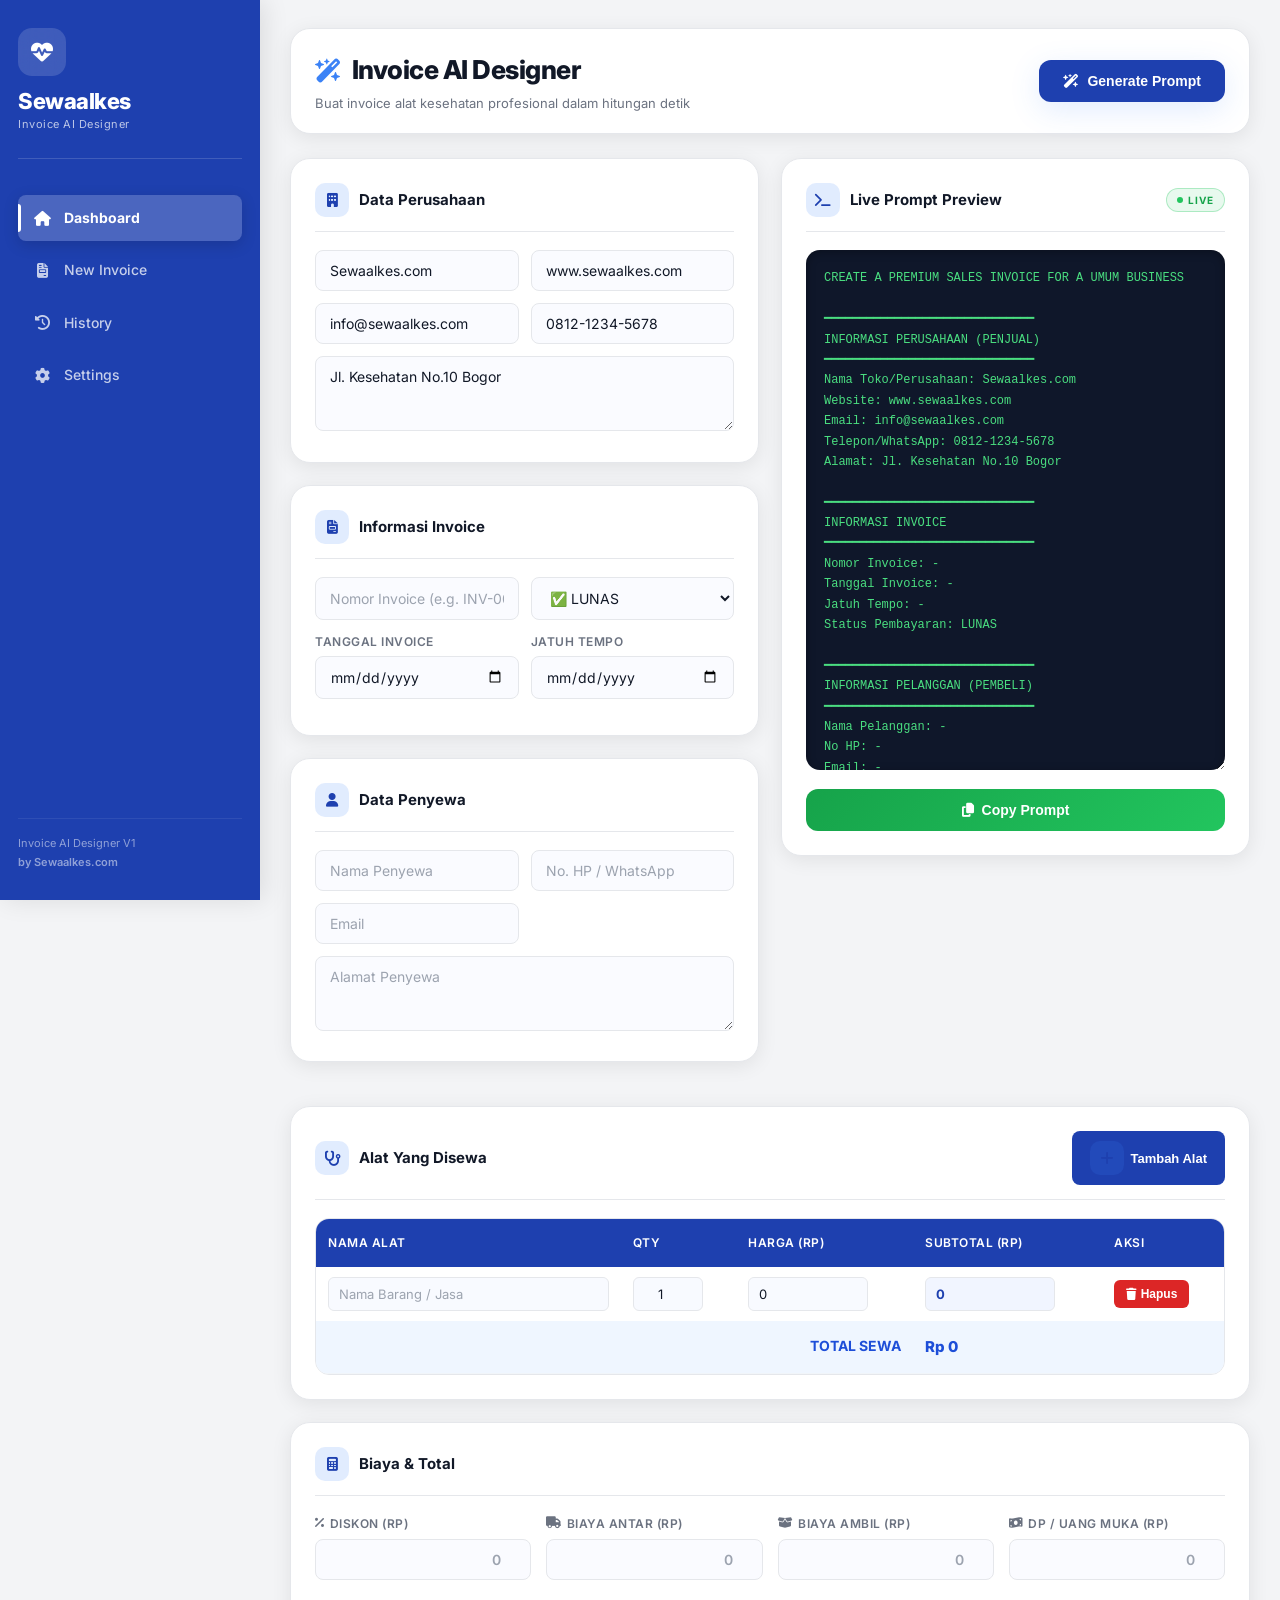
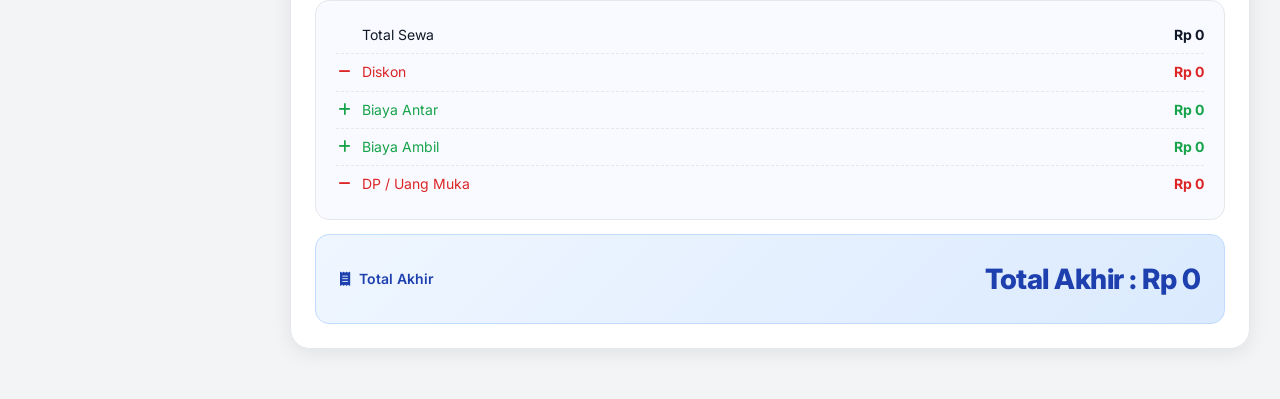
==== commit c6e45bf6: "Add files via upload" ====
--- a/index.html
+++ b/index.html
@@ -3,8 +3,8 @@
 <head>
 <meta charset="UTF-8">
 <meta name="viewport" content="width=device-width, initial-scale=1.0">
-<meta name="description" content="Invoice Generator - Buat invoice dengan tema khusus dalam hitungan detik.">
-<title>Invoice Generator | Pembuat Invoice AI</title>
+<meta name="description" content="Invoice AI Designer untuk sewa alat kesehatan - Sewaalkes.com. Buat invoice profesional dengan mudah dan cepat.">
+<title>Invoice AI Designer | Sewaalkes.com</title>
 
 <link rel="preconnect" href="https://fonts.googleapis.com">
 <link rel="preconnect" href="https://fonts.gstatic.com" crossorigin>
@@ -15,16 +15,16 @@
 <link rel="stylesheet" href="css/dashboard.css">
 <link rel="stylesheet" href="css/mobile.css">
 </head>
-<body class="theme-navy">
+<body>
 
 <div class="app">
 
     <!-- SIDEBAR -->
     <aside class="sidebar">
         <div class="logo">
-            <div class="logo-icon"><i class="fa fa-file-invoice-dollar"></i></div>
-            <h2>Invoice Gen</h2>
-            <span>AI Invoice Prompt Designer</span>
+            <div class="logo-icon"><i class="fa fa-heartbeat"></i></div>
+            <h2>Sewaalkes</h2>
+            <span>Invoice AI Designer</span>
         </div>
 
         <nav>
@@ -33,7 +33,7 @@
                 <span>Dashboard</span>
             </a>
             <a href="index.html" id="nav-new">
-                <i class="fa fa-plus-circle"></i>
+                <i class="fa fa-file-invoice"></i>
                 <span>New Invoice</span>
             </a>
             <a href="history.html" id="nav-history">
@@ -47,8 +47,8 @@
         </nav>
 
         <div class="sidebar-footer">
-            <p>Invoice Generator V1</p>
-            <p class="brand-tag">Professional Suite</p>
+            <p>Invoice AI Designer V1</p>
+            <p class="brand-tag">by Sewaalkes.com</p>
         </div>
     </aside>
 
@@ -57,8 +57,8 @@
 
         <div class="topbar">
             <div class="topbar-left">
-                <h1><i class="fa fa-wand-magic-sparkles" style="color:var(--primary);font-size:24px;margin-right:10px;"></i>Invoice Prompt Generator</h1>
-                <p class="topbar-sub">Buat prompt invoice untuk berbagai jenis bisnis dengan tema warna khusus</p>
+                <h1><i class="fa fa-wand-magic-sparkles" style="color:#3b82f6;font-size:24px;margin-right:10px;"></i>Invoice AI Designer</h1>
+                <p class="topbar-sub">Buat invoice alat kesehatan profesional dalam hitungan detik</p>
             </div>
             <button id="generateBtn" class="btn-generate">
                 <i class="fa fa-wand-magic-sparkles"></i>
@@ -72,62 +72,29 @@
             <!-- KIRI -->
             <div class="left-column">
 
-                <!-- TEMA & WARNA INVOICE -->
-                <div class="card">
-                    <div class="card-header">
-                        <i class="fa fa-palette"></i>
-                        <h3>Tema & Warna Invoice</h3>
-                    </div>
-                    <div class="form-grid-2">
-                        <div class="input-group">
-                            <label>Tema Invoice (Kategori)</label>
-                            <select id="invoiceTheme">
-                                <option value="Umum">📦 Umum (General)</option>
-                                <option value="Kuliner">🍔 Kuliner (Makanan/Minuman)</option>
-                                <option value="Fashion">👕 Fashion (Pakaian/Aksesoris)</option>
-                                <option value="Elektronik">⚡ Elektronik (Gawai/Komputer)</option>
-                                <option value="Otomotif">🚗 Otomotif (Kendaraan/Suku Cadang)</option>
-                                <option value="Jasa">🛠️ Jasa (Layanan/Konsultasi)</option>
-                            </select>
-                        </div>
-                        <div class="input-group">
-                            <label>Kombinasi Warna (Pilih 1-3 Warna)</label>
-                            <div class="color-picker-grid">
-                                <div class="color-option navy active" data-color="navy" title="Classic Navy"></div>
-                                <div class="color-option emerald" data-color="emerald" title="Emerald Green"></div>
-                                <div class="color-option crimson" data-color="crimson" title="Crimson Red"></div>
-                                <div class="color-option sunset" data-color="sunset" title="Sunset Orange"></div>
-                                <div class="color-option purple" data-color="purple" title="Royal Purple"></div>
-                                <div class="color-option charcoal" data-color="charcoal" title="Charcoal Black"></div>
-                                <div class="color-option gold" data-color="gold" title="Amber Gold"></div>
-                            </div>
-                        </div>
-                    </div>
-                </div>
-
                 <!-- DATA PERUSAHAAN -->
                 <div class="card">
                     <div class="card-header">
                         <i class="fa fa-building"></i>
-                        <h3>Data Perusahaan (Penjual)</h3>
+                        <h3>Data Perusahaan</h3>
                     </div>
                     <div class="form-grid-2">
-                        <input id="companyName" type="text" placeholder="Nama Toko/Perusahaan" value="Toko Serba Ada">
-                        <input id="website" type="text" placeholder="Website (Opsional)" value="www.tokoserbaada.com">
-                        <input id="email" type="email" placeholder="Email Kontak" value="sales@tokoserbaada.com">
-                        <input id="phone" type="text" placeholder="No. WhatsApp" value="0812-9876-5432">
-                    </div>
-                    <textarea id="address" rows="3" placeholder="Alamat Lengkap Perusahaan" style="margin-top: 12px;">Jl. Niaga Utama No. 45 Jakarta Pusat</textarea>
-                </div>
-
-                <!-- INVOICE INFO -->
+                        <input id="companyName" type="text" placeholder="Nama Perusahaan" value="Sewaalkes.com">
+                        <input id="website" type="text" placeholder="Website" value="www.sewaalkes.com">
+                        <input id="email" type="email" placeholder="Email" value="info@sewaalkes.com">
+                        <input id="phone" type="text" placeholder="No. WhatsApp" value="0812-1234-5678">
+                    </div>
+                    <textarea id="address" rows="3" placeholder="Alamat Lengkap">Jl. Kesehatan No.10 Bogor</textarea>
+                </div>
+
+                <!-- INVOICE -->
                 <div class="card">
                     <div class="card-header">
-                        <i class="fa fa-receipt"></i>
+                        <i class="fa fa-file-invoice"></i>
                         <h3>Informasi Invoice</h3>
                     </div>
                     <div class="form-grid-2">
-                        <input id="invoiceNumber" placeholder="Nomor Invoice (e.g. INV/2026/001)">
+                        <input id="invoiceNumber" placeholder="Nomor Invoice (e.g. INV-001)">
                         <select id="paymentStatus">
                             <option value="LUNAS">✅ LUNAS</option>
                             <option value="BELUM LUNAS">❌ BELUM LUNAS</option>
@@ -144,37 +111,18 @@
                     </div>
                 </div>
 
-                <!-- DATA PEMBELI -->
+                <!-- PENYEWA -->
                 <div class="card">
                     <div class="card-header">
                         <i class="fa fa-user"></i>
-                        <h3>Data Pelanggan (Pembeli)</h3>
+                        <h3>Data Penyewa</h3>
                     </div>
                     <div class="form-grid-2">
-                        <input id="customerName" placeholder="Nama Pelanggan">
+                        <input id="customerName" placeholder="Nama Penyewa">
                         <input id="customerPhone" placeholder="No. HP / WhatsApp">
-                        <input id="customerEmail" placeholder="Email Pelanggan" type="email">
-                    </div>
-                    <textarea id="customerAddress" rows="3" placeholder="Alamat Lengkap Pelanggan" style="margin-top: 12px;"></textarea>
-                </div>
-
-                <!-- REKENING TRANSFER -->
-                <div class="card">
-                    <div class="card-header">
-                        <i class="fa fa-credit-card"></i>
-                        <h3>Rekening Pembayaran</h3>
-                    </div>
-                    <p style="font-size: 12px; color: var(--text-muted); margin-bottom: 12px;">Masukkan 1 atau 2 rekening bank untuk pilihan transfer pembeli:</p>
-                    <div class="form-grid-2" style="border-bottom: 1px dashed var(--border); padding-bottom: 12px; margin-bottom: 12px;">
-                        <input id="bankName1" placeholder="Nama Bank 1 (e.g. BCA)" value="BCA">
-                        <input id="bankAccount1" placeholder="Nomor Rekening 1" value="1234567890">
-                        <input id="bankHolder1" placeholder="Nama Pemilik Rekening 1" value="Toko Serba Ada" style="grid-column: span 2;">
-                    </div>
-                    <div class="form-grid-2">
-                        <input id="bankName2" placeholder="Nama Bank 2 (e.g. Mandiri)" value="Mandiri">
-                        <input id="bankAccount2" placeholder="Nomor Rekening 2" value="9876543210">
-                        <input id="bankHolder2" placeholder="Nama Pemilik Rekening 2" value="Toko Serba Ada" style="grid-column: span 2;">
-                    </div>
+                        <input id="customerEmail" placeholder="Email" type="email">
+                    </div>
+                    <textarea id="customerAddress" rows="3" placeholder="Alamat Penyewa"></textarea>
                 </div>
 
             </div>
@@ -187,7 +135,7 @@
                         <h3>Live Prompt Preview</h3>
                         <span class="live-badge"><span class="live-dot"></span>LIVE</span>
                     </div>
-                    <textarea id="promptOutput" rows="28" placeholder="Prompt AI akan ter-update otomatis di sini saat form diisi..."></textarea>
+                    <textarea id="promptOutput" rows="28" placeholder="Prompt AI akan muncul di sini secara otomatis saat Anda mengisi form..."></textarea>
                     <button id="copyBtn" class="btn-success">
                         <i class="fa fa-copy"></i>
                         Copy Prompt
@@ -197,15 +145,15 @@
 
         </div>
 
-        <!-- DAFTAR PRODUK -->
+        <!-- DETAIL SEWA -->
         <div class="card">
             <div class="card-header section-title">
                 <div style="display:flex;align-items:center;gap:10px;">
-                    <i class="fa fa-box"></i>
-                    <h3>Daftar Produk / Jasa</h3>
+                    <i class="fa fa-stethoscope"></i>
+                    <h3>Alat Yang Disewa</h3>
                 </div>
                 <button id="addItemBtn" class="btn-add">
-                    <i class="fa fa-plus"></i> Tambah Item
+                    <i class="fa fa-plus"></i> Tambah Alat
                 </button>
             </div>
 
@@ -213,9 +161,9 @@
                 <table class="invoice-table">
                     <thead>
                         <tr>
-                            <th>Nama Barang / Jasa</th>
+                            <th>Nama Alat</th>
                             <th>Qty</th>
-                            <th>Harga Satuan (Rp)</th>
+                            <th>Harga (Rp)</th>
                             <th>Subtotal (Rp)</th>
                             <th>Aksi</th>
                         </tr>
@@ -223,24 +171,24 @@
                     <tbody id="itemTableBody"></tbody>
                     <tfoot>
                         <tr class="total-row">
-                            <td colspan="3" style="text-align:right;font-weight:700;color:var(--primary);padding:14px 12px;background:#f8faff;">
-                                <i class="fa fa-sigma" style="margin-right:6px;"></i>TOTAL BELANJA
+                            <td colspan="3" style="text-align:right;font-weight:700;color:#1d4ed8;padding:14px 12px;background:#eff6ff;">
+                                <i class="fa fa-sigma" style="margin-right:6px;"></i>TOTAL SEWA
                             </td>
-                            <td style="font-weight:800;color:var(--primary);font-size:15px;background:#f8faff;padding:14px 12px;" id="totalSewaRow">
+                            <td style="font-weight:800;color:#1d4ed8;font-size:15px;background:#eff6ff;padding:14px 12px;" id="totalSewaRow">
                                 Rp 0
                             </td>
-                            <td style="background:#f8faff;"></td>
+                            <td style="background:#eff6ff;"></td>
                         </tr>
                     </tfoot>
                 </table>
             </div>
         </div>
 
-        <!-- BIAYA AKHIR -->
+        <!-- BIAYA -->
         <div class="card">
             <div class="card-header">
                 <i class="fa fa-calculator"></i>
-                <h3>Kalkulasi Pembayaran</h3>
+                <h3>Biaya & Total</h3>
             </div>
             <div class="cost-grid">
                 <div class="input-group">
@@ -248,8 +196,12 @@
                     <input id="discount" type="number" placeholder="0" min="0">
                 </div>
                 <div class="input-group">
-                    <label><i class="fa fa-truck"></i> Biaya Kirim (Rp)</label>
+                    <label><i class="fa fa-truck"></i> Biaya Antar (Rp)</label>
                     <input id="deliveryFee" type="number" placeholder="0" min="0">
+                </div>
+                <div class="input-group">
+                    <label><i class="fa fa-box-open"></i> Biaya Ambil (Rp)</label>
+                    <input id="pickupFee" type="number" placeholder="0" min="0">
                 </div>
                 <div class="input-group">
                     <label><i class="fa fa-money-bill-wave"></i> DP / Uang Muka (Rp)</label>
@@ -259,7 +211,7 @@
 
             <div class="summary-formula">
                 <div class="formula-row">
-                    <span><i class="fa fa-sigma"></i> Total Belanja</span>
+                    <span><i class="fa fa-sigma"></i> Total Sewa</span>
                     <span id="totalSewaLabel">Rp 0</span>
                 </div>
                 <div class="formula-row minus">
@@ -267,8 +219,12 @@
                     <span id="discountLabel">Rp 0</span>
                 </div>
                 <div class="formula-row plus">
-                    <span><i class="fa fa-plus"></i> Biaya Kirim</span>
+                    <span><i class="fa fa-plus"></i> Biaya Antar</span>
                     <span id="deliveryLabel">Rp 0</span>
+                </div>
+                <div class="formula-row plus">
+                    <span><i class="fa fa-plus"></i> Biaya Ambil</span>
+                    <span id="pickupLabel">Rp 0</span>
                 </div>
                 <div class="formula-row minus">
                     <span><i class="fa fa-minus"></i> DP / Uang Muka</span>
@@ -295,4 +251,4 @@
 <script src="js/app.js"></script>
 
 </body>
-</html>
+</html>
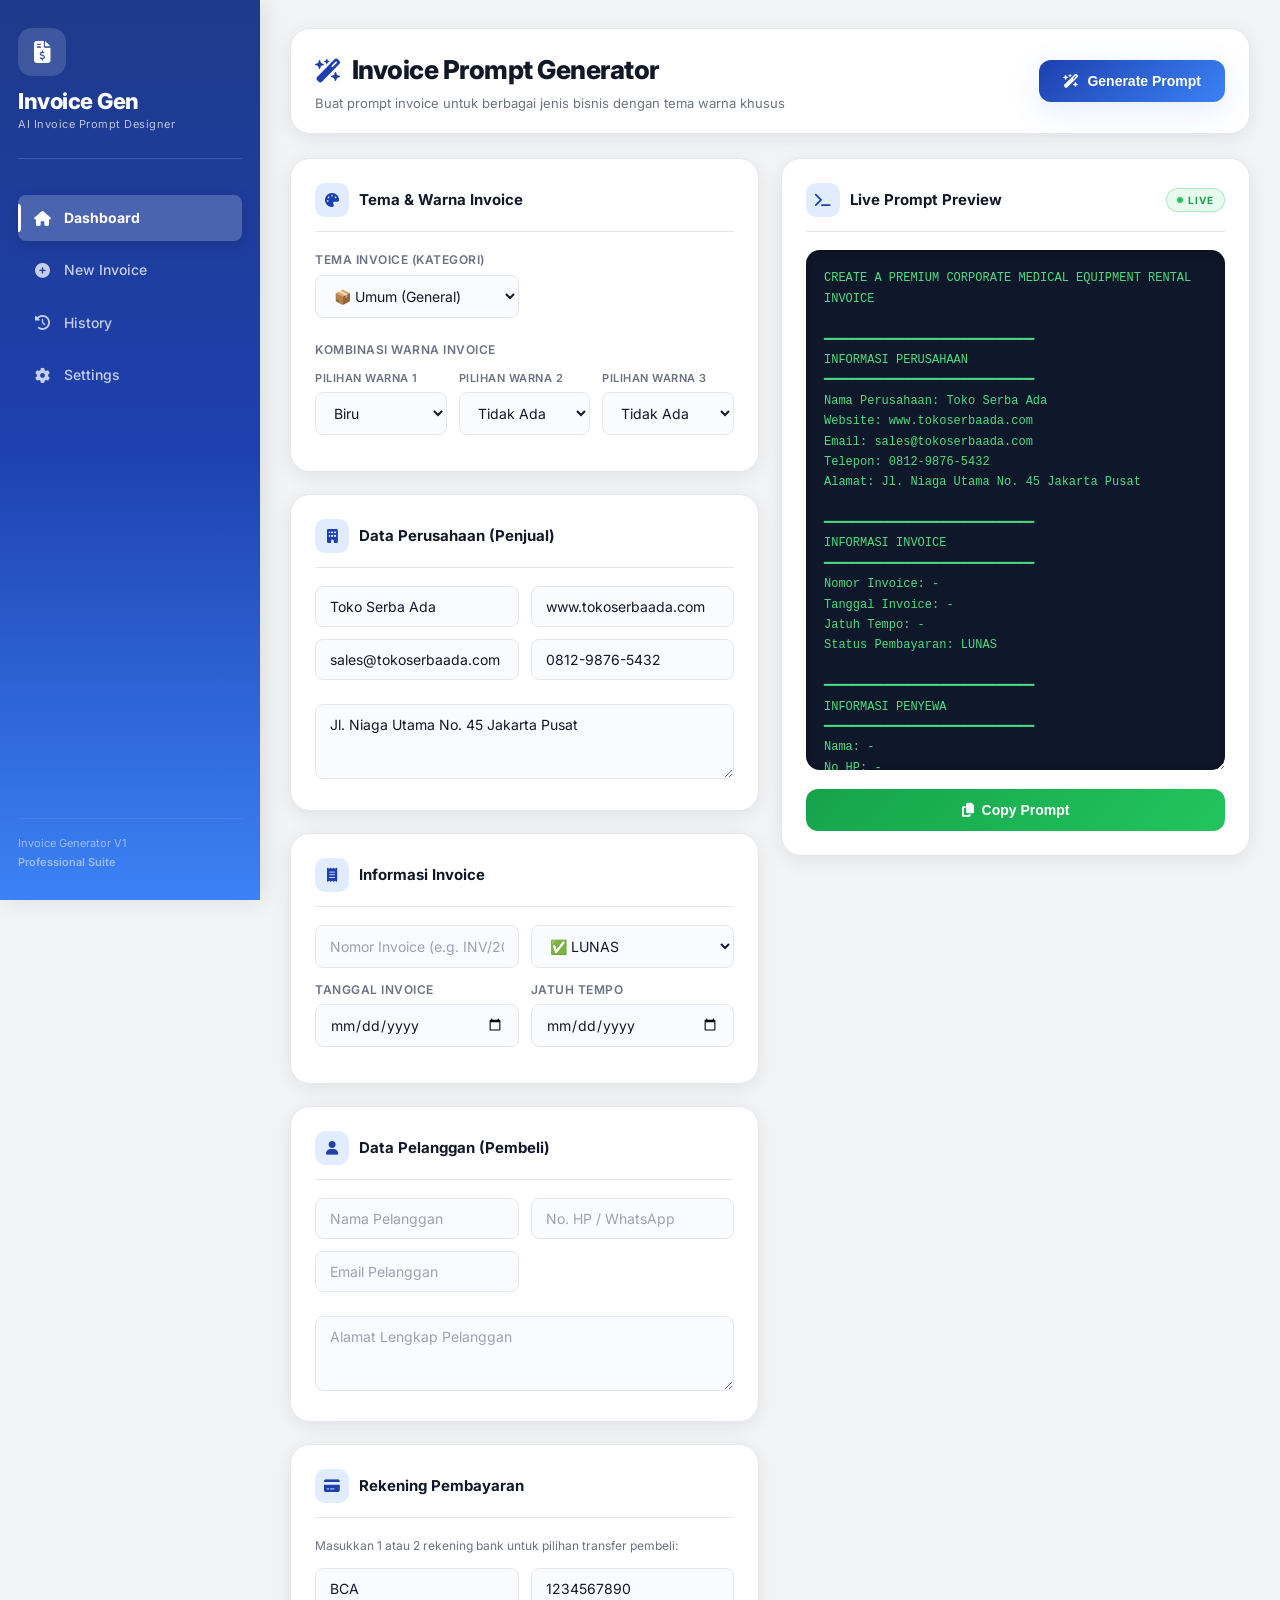
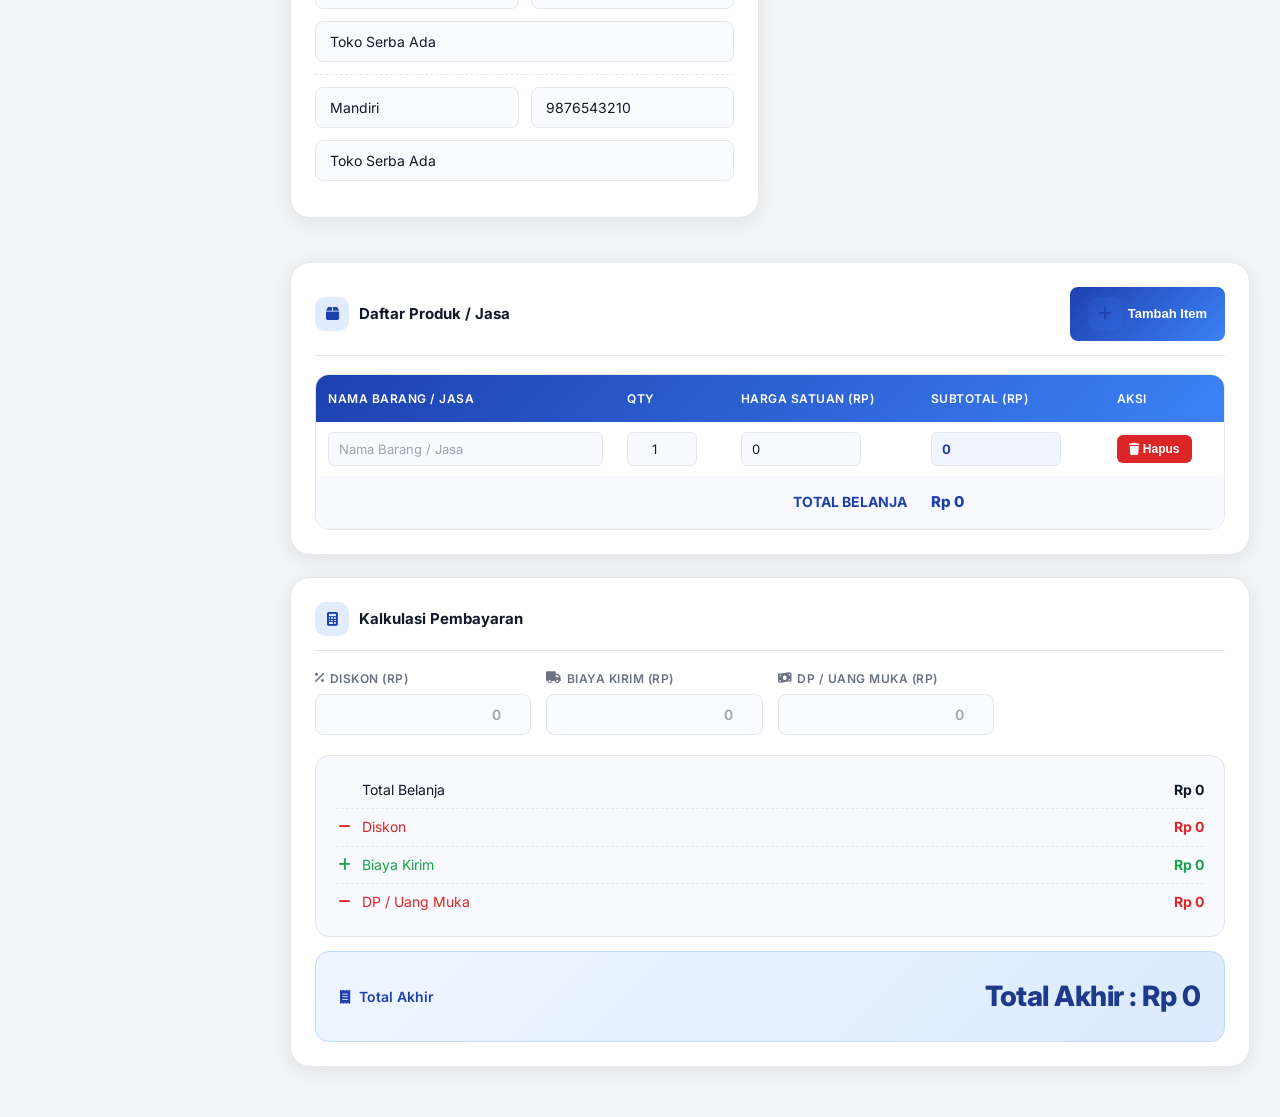
==== commit faba9a7d: "Add files via upload" ====
--- a/index.html
+++ b/index.html
@@ -3,8 +3,8 @@
 <head>
 <meta charset="UTF-8">
 <meta name="viewport" content="width=device-width, initial-scale=1.0">
-<meta name="description" content="Invoice AI Designer untuk sewa alat kesehatan - Sewaalkes.com. Buat invoice profesional dengan mudah dan cepat.">
-<title>Invoice AI Designer | Sewaalkes.com</title>
+<meta name="description" content="Invoice Generator - Buat invoice dengan tema khusus dalam hitungan detik.">
+<title>Invoice Generator | Pembuat Invoice AI</title>
 
 <link rel="preconnect" href="https://fonts.googleapis.com">
 <link rel="preconnect" href="https://fonts.gstatic.com" crossorigin>
@@ -15,16 +15,16 @@
 <link rel="stylesheet" href="css/dashboard.css">
 <link rel="stylesheet" href="css/mobile.css">
 </head>
-<body>
+<body class="theme-navy">
 
 <div class="app">
 
     <!-- SIDEBAR -->
     <aside class="sidebar">
         <div class="logo">
-            <div class="logo-icon"><i class="fa fa-heartbeat"></i></div>
-            <h2>Sewaalkes</h2>
-            <span>Invoice AI Designer</span>
+            <div class="logo-icon"><i class="fa fa-file-invoice-dollar"></i></div>
+            <h2>Invoice Gen</h2>
+            <span>AI Invoice Prompt Designer</span>
         </div>
 
         <nav>
@@ -33,7 +33,7 @@
                 <span>Dashboard</span>
             </a>
             <a href="index.html" id="nav-new">
-                <i class="fa fa-file-invoice"></i>
+                <i class="fa fa-plus-circle"></i>
                 <span>New Invoice</span>
             </a>
             <a href="history.html" id="nav-history">
@@ -47,8 +47,8 @@
         </nav>
 
         <div class="sidebar-footer">
-            <p>Invoice AI Designer V1</p>
-            <p class="brand-tag">by Sewaalkes.com</p>
+            <p>Invoice Generator V1</p>
+            <p class="brand-tag">Professional Suite</p>
         </div>
     </aside>
 
@@ -57,8 +57,8 @@
 
         <div class="topbar">
             <div class="topbar-left">
-                <h1><i class="fa fa-wand-magic-sparkles" style="color:#3b82f6;font-size:24px;margin-right:10px;"></i>Invoice AI Designer</h1>
-                <p class="topbar-sub">Buat invoice alat kesehatan profesional dalam hitungan detik</p>
+                <h1><i class="fa fa-wand-magic-sparkles" style="color:var(--primary);font-size:24px;margin-right:10px;"></i>Invoice Prompt Generator</h1>
+                <p class="topbar-sub">Buat prompt invoice untuk berbagai jenis bisnis dengan tema warna khusus</p>
             </div>
             <button id="generateBtn" class="btn-generate">
                 <i class="fa fa-wand-magic-sparkles"></i>
@@ -72,29 +72,97 @@
             <!-- KIRI -->
             <div class="left-column">
 
+                <!-- TEMA & WARNA INVOICE -->
+                <div class="card">
+                    <div class="card-header">
+                        <i class="fa fa-palette"></i>
+                        <h3>Tema & Warna Invoice</h3>
+                    </div>
+                    <div class="form-grid-2">
+                        <div class="input-group">
+                            <label>Tema Invoice (Kategori)</label>
+                            <select id="invoiceTheme">
+                                <option value="Umum">📦 Umum (General)</option>
+                                <option value="Kuliner">🍔 Kuliner (Makanan/Minuman)</option>
+                                <option value="Fashion">👕 Fashion (Pakaian/Aksesoris)</option>
+                                <option value="Elektronik">⚡ Elektronik (Gawai/Komputer)</option>
+                                <option value="Otomotif">🚗 Otomotif (Kendaraan/Suku Cadang)</option>
+                                <option value="Jasa">🛠️ Jasa (Layanan/Konsultasi)</option>
+                            </select>
+                        </div>
+                        
+                        <div class="input-group" style="grid-column: span 2; margin-top: 10px;">
+                            <label>Kombinasi Warna Invoice</label>
+                            <div style="display: grid; grid-template-columns: repeat(3, 1fr); gap: 12px; margin-top: 6px;">
+                                <div class="input-group">
+                                    <label style="font-size: 11px;">Pilihan Warna 1</label>
+                                    <select id="colorSelect1">
+                                        <option value="navy">Biru</option>
+                                        <option value="crimson">Merah</option>
+                                        <option value="white">Putih</option>
+                                        <option value="charcoal">Hitam</option>
+                                        <option value="gold">Kuning</option>
+                                        <option value="emerald">Hijau</option>
+                                        <option value="purple">Ungu</option>
+                                        <option value="sunset">Jingga</option>
+                                    </select>
+                                </div>
+                                <div class="input-group">
+                                    <label style="font-size: 11px;">Pilihan Warna 2</label>
+                                    <select id="colorSelect2">
+                                        <option value="none">Tidak Ada</option>
+                                        <option value="crimson">Merah</option>
+                                        <option value="white">Putih</option>
+                                        <option value="navy">Biru</option>
+                                        <option value="charcoal">Hitam</option>
+                                        <option value="gold">Kuning</option>
+                                        <option value="emerald">Hijau</option>
+                                        <option value="purple">Ungu</option>
+                                        <option value="sunset">Jingga</option>
+                                    </select>
+                                </div>
+                                <div class="input-group">
+                                    <label style="font-size: 11px;">Pilihan Warna 3</label>
+                                    <select id="colorSelect3">
+                                        <option value="none">Tidak Ada</option>
+                                        <option value="charcoal">Hitam</option>
+                                        <option value="white">Putih</option>
+                                        <option value="gold">Kuning</option>
+                                        <option value="crimson">Merah</option>
+                                        <option value="navy">Biru</option>
+                                        <option value="emerald">Hijau</option>
+                                        <option value="purple">Ungu</option>
+                                        <option value="sunset">Jingga</option>
+                                    </select>
+                                </div>
+                            </div>
+                        </div>
+                    </div>
+                </div>
+
                 <!-- DATA PERUSAHAAN -->
                 <div class="card">
                     <div class="card-header">
                         <i class="fa fa-building"></i>
-                        <h3>Data Perusahaan</h3>
-                    </div>
-                    <div class="form-grid-2">
-                        <input id="companyName" type="text" placeholder="Nama Perusahaan" value="Sewaalkes.com">
-                        <input id="website" type="text" placeholder="Website" value="www.sewaalkes.com">
-                        <input id="email" type="email" placeholder="Email" value="info@sewaalkes.com">
-                        <input id="phone" type="text" placeholder="No. WhatsApp" value="0812-1234-5678">
-                    </div>
-                    <textarea id="address" rows="3" placeholder="Alamat Lengkap">Jl. Kesehatan No.10 Bogor</textarea>
-                </div>
-
-                <!-- INVOICE -->
-                <div class="card">
-                    <div class="card-header">
-                        <i class="fa fa-file-invoice"></i>
+                        <h3>Data Perusahaan (Penjual)</h3>
+                    </div>
+                    <div class="form-grid-2">
+                        <input id="companyName" type="text" placeholder="Nama Toko/Perusahaan" value="Toko Serba Ada">
+                        <input id="website" type="text" placeholder="Website (Opsional)" value="www.tokoserbaada.com">
+                        <input id="email" type="email" placeholder="Email Kontak" value="sales@tokoserbaada.com">
+                        <input id="phone" type="text" placeholder="No. WhatsApp" value="0812-9876-5432">
+                    </div>
+                    <textarea id="address" rows="3" placeholder="Alamat Lengkap Perusahaan" style="margin-top: 12px;">Jl. Niaga Utama No. 45 Jakarta Pusat</textarea>
+                </div>
+
+                <!-- INVOICE INFO -->
+                <div class="card">
+                    <div class="card-header">
+                        <i class="fa fa-receipt"></i>
                         <h3>Informasi Invoice</h3>
                     </div>
                     <div class="form-grid-2">
-                        <input id="invoiceNumber" placeholder="Nomor Invoice (e.g. INV-001)">
+                        <input id="invoiceNumber" placeholder="Nomor Invoice (e.g. INV/2026/001)">
                         <select id="paymentStatus">
                             <option value="LUNAS">✅ LUNAS</option>
                             <option value="BELUM LUNAS">❌ BELUM LUNAS</option>
@@ -111,18 +179,37 @@
                     </div>
                 </div>
 
-                <!-- PENYEWA -->
+                <!-- DATA PEMBELI -->
                 <div class="card">
                     <div class="card-header">
                         <i class="fa fa-user"></i>
-                        <h3>Data Penyewa</h3>
-                    </div>
-                    <div class="form-grid-2">
-                        <input id="customerName" placeholder="Nama Penyewa">
+                        <h3>Data Pelanggan (Pembeli)</h3>
+                    </div>
+                    <div class="form-grid-2">
+                        <input id="customerName" placeholder="Nama Pelanggan">
                         <input id="customerPhone" placeholder="No. HP / WhatsApp">
-                        <input id="customerEmail" placeholder="Email" type="email">
-                    </div>
-                    <textarea id="customerAddress" rows="3" placeholder="Alamat Penyewa"></textarea>
+                        <input id="customerEmail" placeholder="Email Pelanggan" type="email">
+                    </div>
+                    <textarea id="customerAddress" rows="3" placeholder="Alamat Lengkap Pelanggan" style="margin-top: 12px;"></textarea>
+                </div>
+
+                <!-- REKENING TRANSFER -->
+                <div class="card">
+                    <div class="card-header">
+                        <i class="fa fa-credit-card"></i>
+                        <h3>Rekening Pembayaran</h3>
+                    </div>
+                    <p style="font-size: 12px; color: var(--text-muted); margin-bottom: 12px;">Masukkan 1 atau 2 rekening bank untuk pilihan transfer pembeli:</p>
+                    <div class="form-grid-2" style="border-bottom: 1px dashed var(--border); padding-bottom: 12px; margin-bottom: 12px;">
+                        <input id="bankName1" placeholder="Nama Bank 1 (e.g. BCA)" value="BCA">
+                        <input id="bankAccount1" placeholder="Nomor Rekening 1" value="1234567890">
+                        <input id="bankHolder1" placeholder="Nama Pemilik Rekening 1" value="Toko Serba Ada" style="grid-column: span 2;">
+                    </div>
+                    <div class="form-grid-2">
+                        <input id="bankName2" placeholder="Nama Bank 2 (e.g. Mandiri)" value="Mandiri">
+                        <input id="bankAccount2" placeholder="Nomor Rekening 2" value="9876543210">
+                        <input id="bankHolder2" placeholder="Nama Pemilik Rekening 2" value="Toko Serba Ada" style="grid-column: span 2;">
+                    </div>
                 </div>
 
             </div>
@@ -135,7 +222,7 @@
                         <h3>Live Prompt Preview</h3>
                         <span class="live-badge"><span class="live-dot"></span>LIVE</span>
                     </div>
-                    <textarea id="promptOutput" rows="28" placeholder="Prompt AI akan muncul di sini secara otomatis saat Anda mengisi form..."></textarea>
+                    <textarea id="promptOutput" rows="28" placeholder="Prompt AI akan ter-update otomatis di sini saat form diisi..."></textarea>
                     <button id="copyBtn" class="btn-success">
                         <i class="fa fa-copy"></i>
                         Copy Prompt
@@ -145,15 +232,15 @@
 
         </div>
 
-        <!-- DETAIL SEWA -->
+        <!-- DAFTAR PRODUK -->
         <div class="card">
             <div class="card-header section-title">
                 <div style="display:flex;align-items:center;gap:10px;">
-                    <i class="fa fa-stethoscope"></i>
-                    <h3>Alat Yang Disewa</h3>
+                    <i class="fa fa-box"></i>
+                    <h3>Daftar Produk / Jasa</h3>
                 </div>
                 <button id="addItemBtn" class="btn-add">
-                    <i class="fa fa-plus"></i> Tambah Alat
+                    <i class="fa fa-plus"></i> Tambah Item
                 </button>
             </div>
 
@@ -161,9 +248,9 @@
                 <table class="invoice-table">
                     <thead>
                         <tr>
-                            <th>Nama Alat</th>
+                            <th>Nama Barang / Jasa</th>
                             <th>Qty</th>
-                            <th>Harga (Rp)</th>
+                            <th>Harga Satuan (Rp)</th>
                             <th>Subtotal (Rp)</th>
                             <th>Aksi</th>
                         </tr>
@@ -171,24 +258,24 @@
                     <tbody id="itemTableBody"></tbody>
                     <tfoot>
                         <tr class="total-row">
-                            <td colspan="3" style="text-align:right;font-weight:700;color:#1d4ed8;padding:14px 12px;background:#eff6ff;">
-                                <i class="fa fa-sigma" style="margin-right:6px;"></i>TOTAL SEWA
+                            <td colspan="3" style="text-align:right;font-weight:700;color:var(--primary);padding:14px 12px;background:#f8faff;">
+                                <i class="fa fa-sigma" style="margin-right:6px;"></i>TOTAL BELANJA
                             </td>
-                            <td style="font-weight:800;color:#1d4ed8;font-size:15px;background:#eff6ff;padding:14px 12px;" id="totalSewaRow">
+                            <td style="font-weight:800;color:var(--primary);font-size:15px;background:#f8faff;padding:14px 12px;" id="totalSewaRow">
                                 Rp 0
                             </td>
-                            <td style="background:#eff6ff;"></td>
+                            <td style="background:#f8faff;"></td>
                         </tr>
                     </tfoot>
                 </table>
             </div>
         </div>
 
-        <!-- BIAYA -->
+        <!-- BIAYA AKHIR -->
         <div class="card">
             <div class="card-header">
                 <i class="fa fa-calculator"></i>
-                <h3>Biaya & Total</h3>
+                <h3>Kalkulasi Pembayaran</h3>
             </div>
             <div class="cost-grid">
                 <div class="input-group">
@@ -196,12 +283,8 @@
                     <input id="discount" type="number" placeholder="0" min="0">
                 </div>
                 <div class="input-group">
-                    <label><i class="fa fa-truck"></i> Biaya Antar (Rp)</label>
+                    <label><i class="fa fa-truck"></i> Biaya Kirim (Rp)</label>
                     <input id="deliveryFee" type="number" placeholder="0" min="0">
-                </div>
-                <div class="input-group">
-                    <label><i class="fa fa-box-open"></i> Biaya Ambil (Rp)</label>
-                    <input id="pickupFee" type="number" placeholder="0" min="0">
                 </div>
                 <div class="input-group">
                     <label><i class="fa fa-money-bill-wave"></i> DP / Uang Muka (Rp)</label>
@@ -211,7 +294,7 @@
 
             <div class="summary-formula">
                 <div class="formula-row">
-                    <span><i class="fa fa-sigma"></i> Total Sewa</span>
+                    <span><i class="fa fa-sigma"></i> Total Belanja</span>
                     <span id="totalSewaLabel">Rp 0</span>
                 </div>
                 <div class="formula-row minus">
@@ -219,12 +302,8 @@
                     <span id="discountLabel">Rp 0</span>
                 </div>
                 <div class="formula-row plus">
-                    <span><i class="fa fa-plus"></i> Biaya Antar</span>
+                    <span><i class="fa fa-plus"></i> Biaya Kirim</span>
                     <span id="deliveryLabel">Rp 0</span>
-                </div>
-                <div class="formula-row plus">
-                    <span><i class="fa fa-plus"></i> Biaya Ambil</span>
-                    <span id="pickupLabel">Rp 0</span>
                 </div>
                 <div class="formula-row minus">
                     <span><i class="fa fa-minus"></i> DP / Uang Muka</span>
@@ -251,4 +330,4 @@
 <script src="js/app.js"></script>
 
 </body>
-</html>+</html>
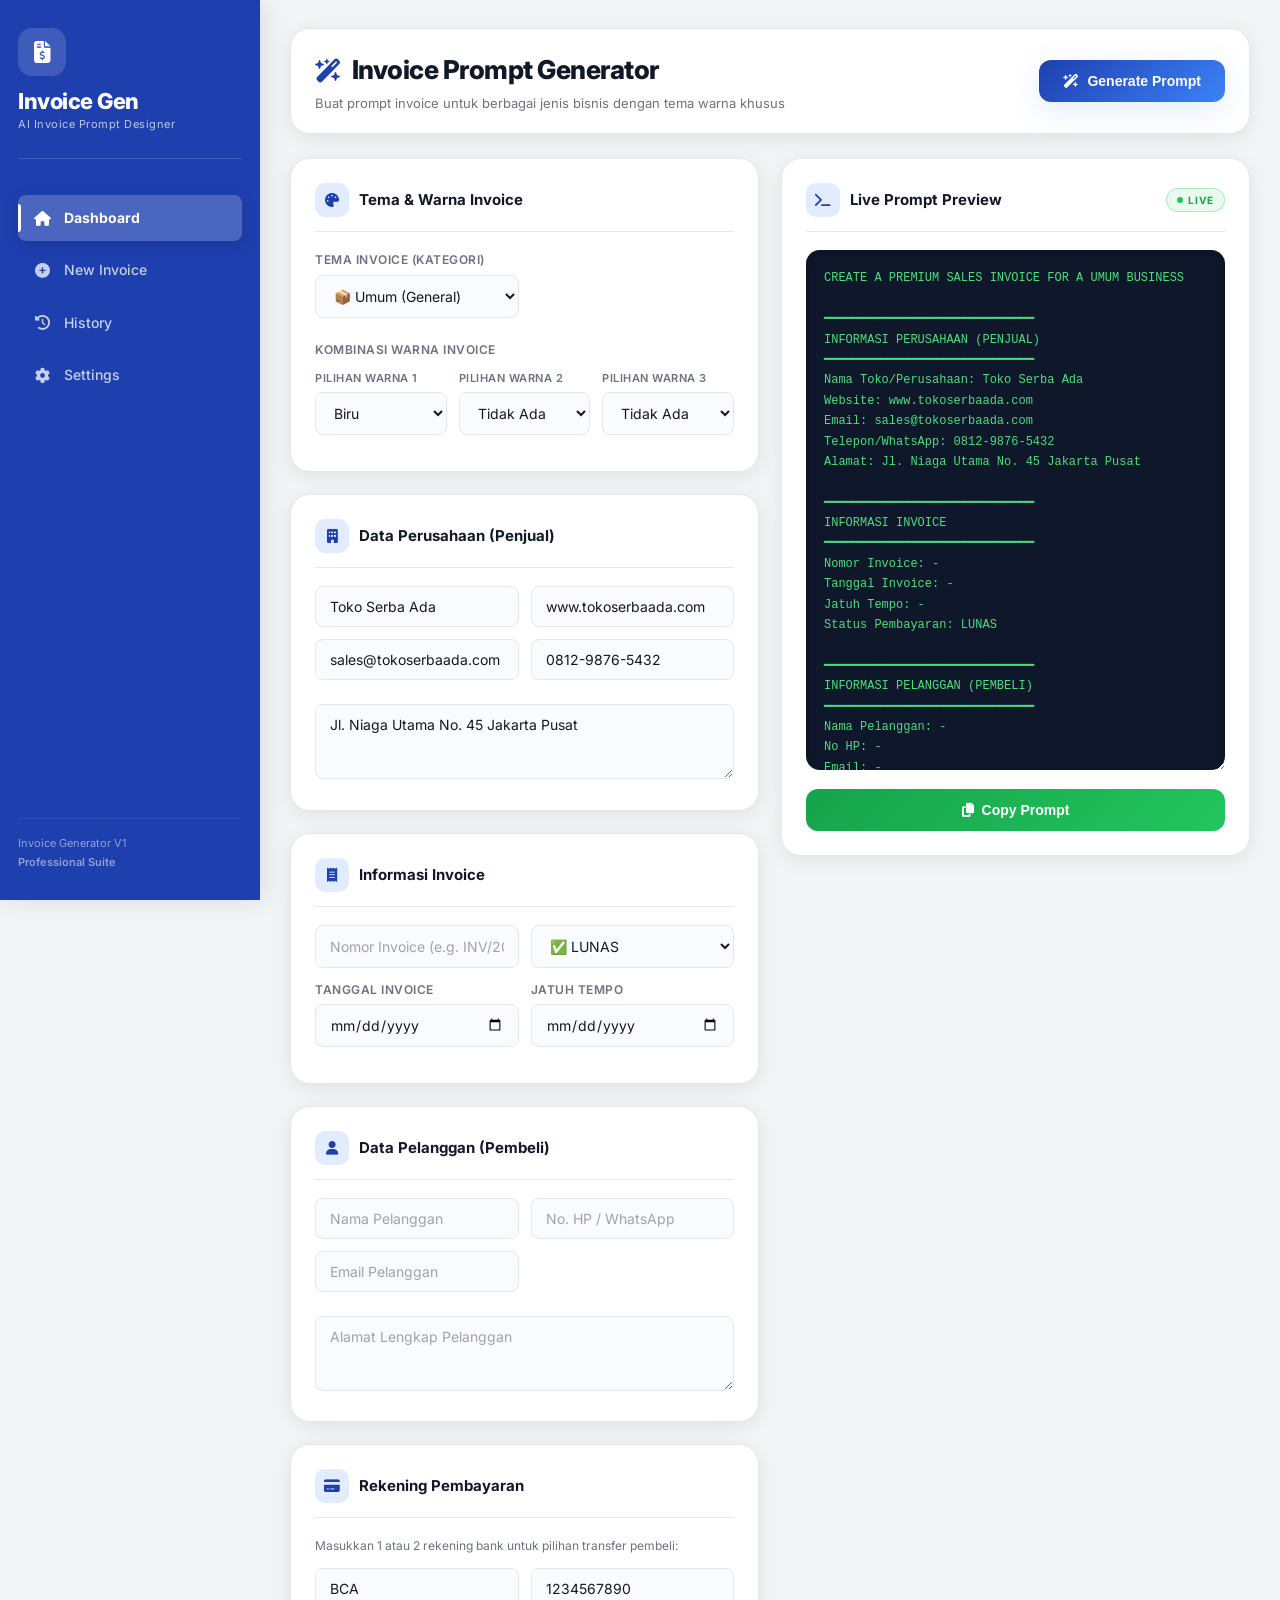
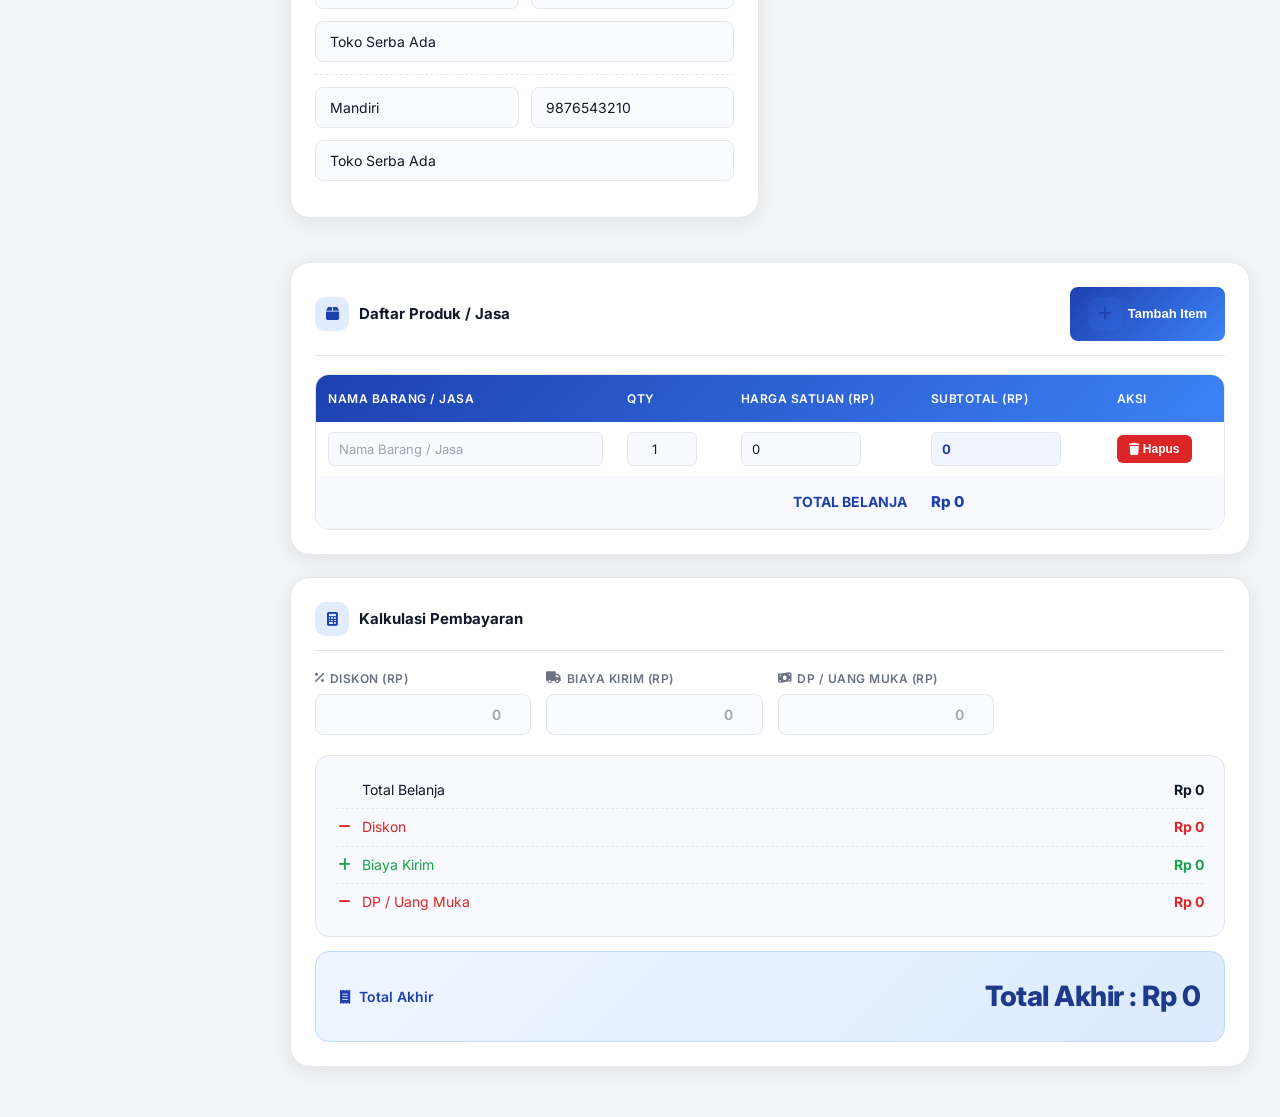
==== commit bc544020: "Update index.html" ====
--- a/index.html
+++ b/index.html
@@ -88,6 +88,8 @@
                                 <option value="Elektronik">⚡ Elektronik (Gawai/Komputer)</option>
                                 <option value="Otomotif">🚗 Otomotif (Kendaraan/Suku Cadang)</option>
                                 <option value="Jasa">🛠️ Jasa (Layanan/Konsultasi)</option>
+                                 <option value="Olahraga">👕 Olahraga (Produk Olahraga)</option>
+                                 <option value="Produk Digital">🛠️ Produk Digitak (Website/ebook)</option>
                             </select>
                         </div>
                         
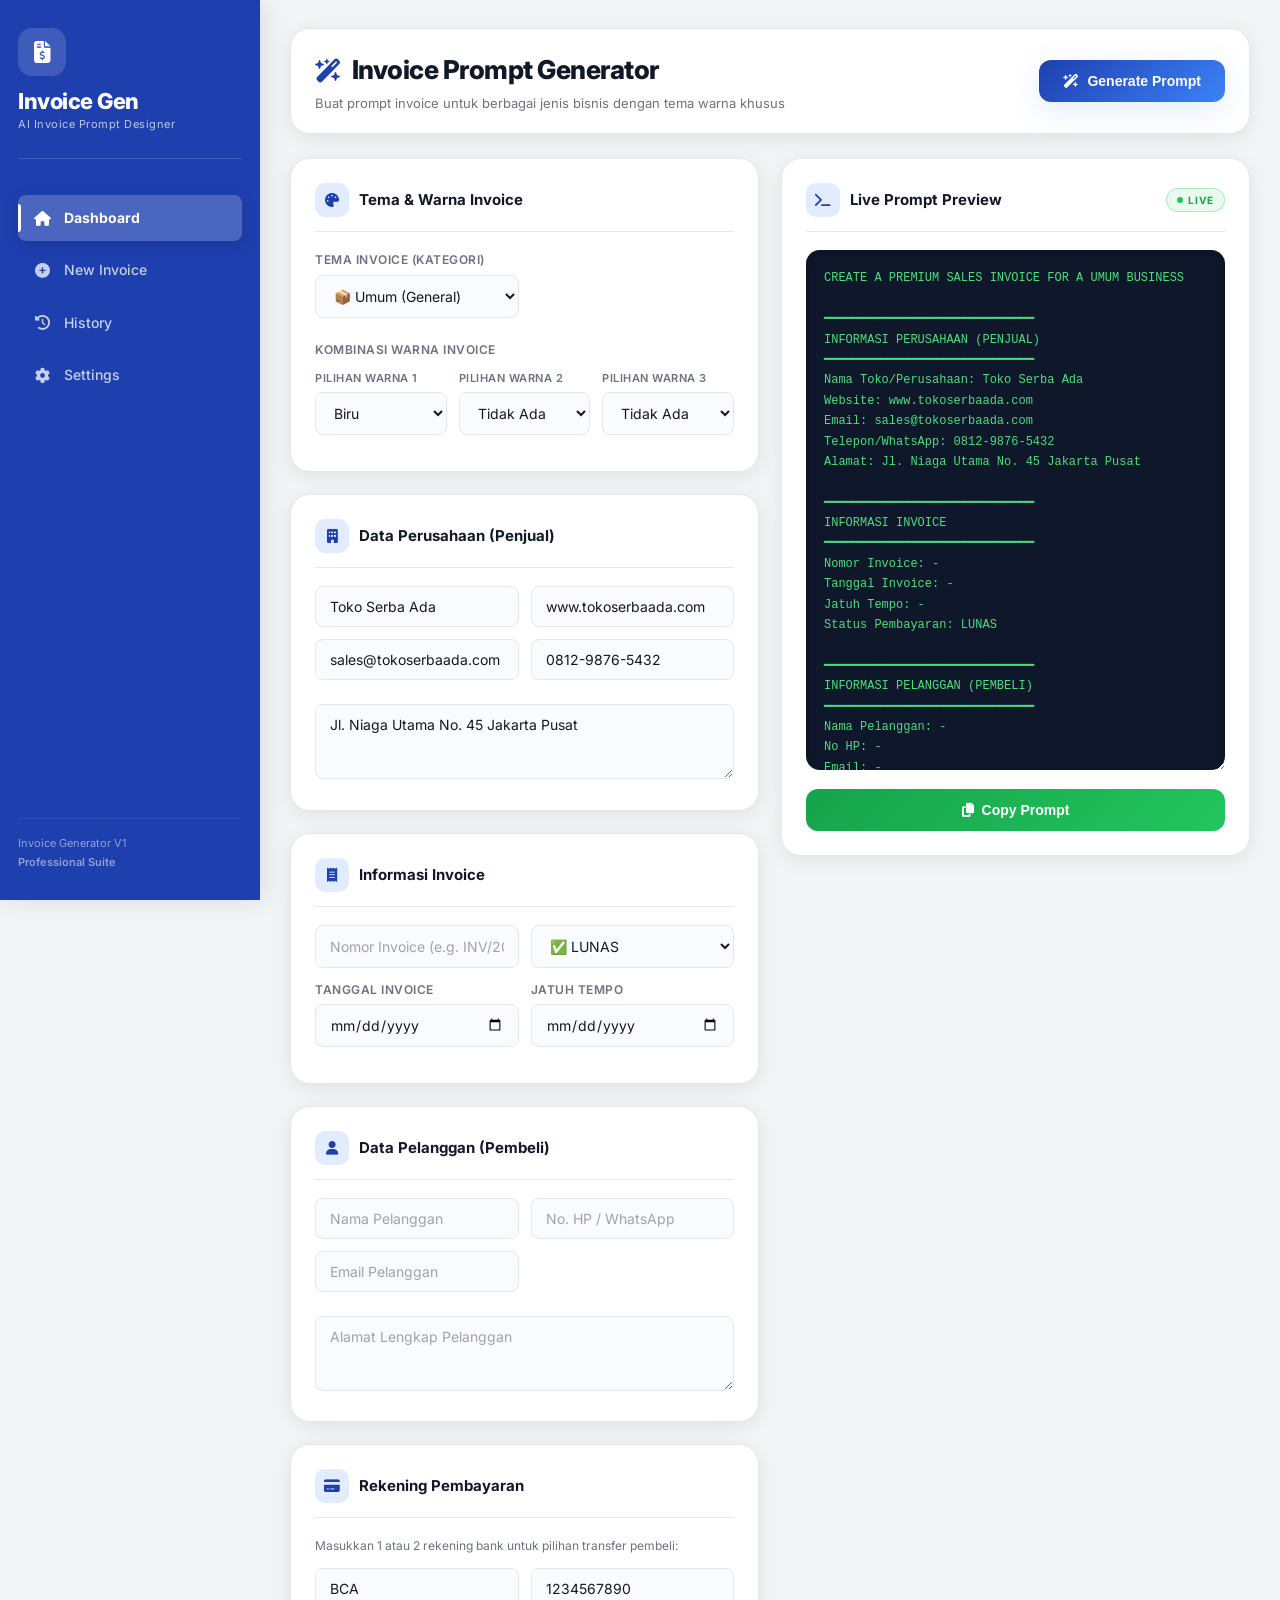
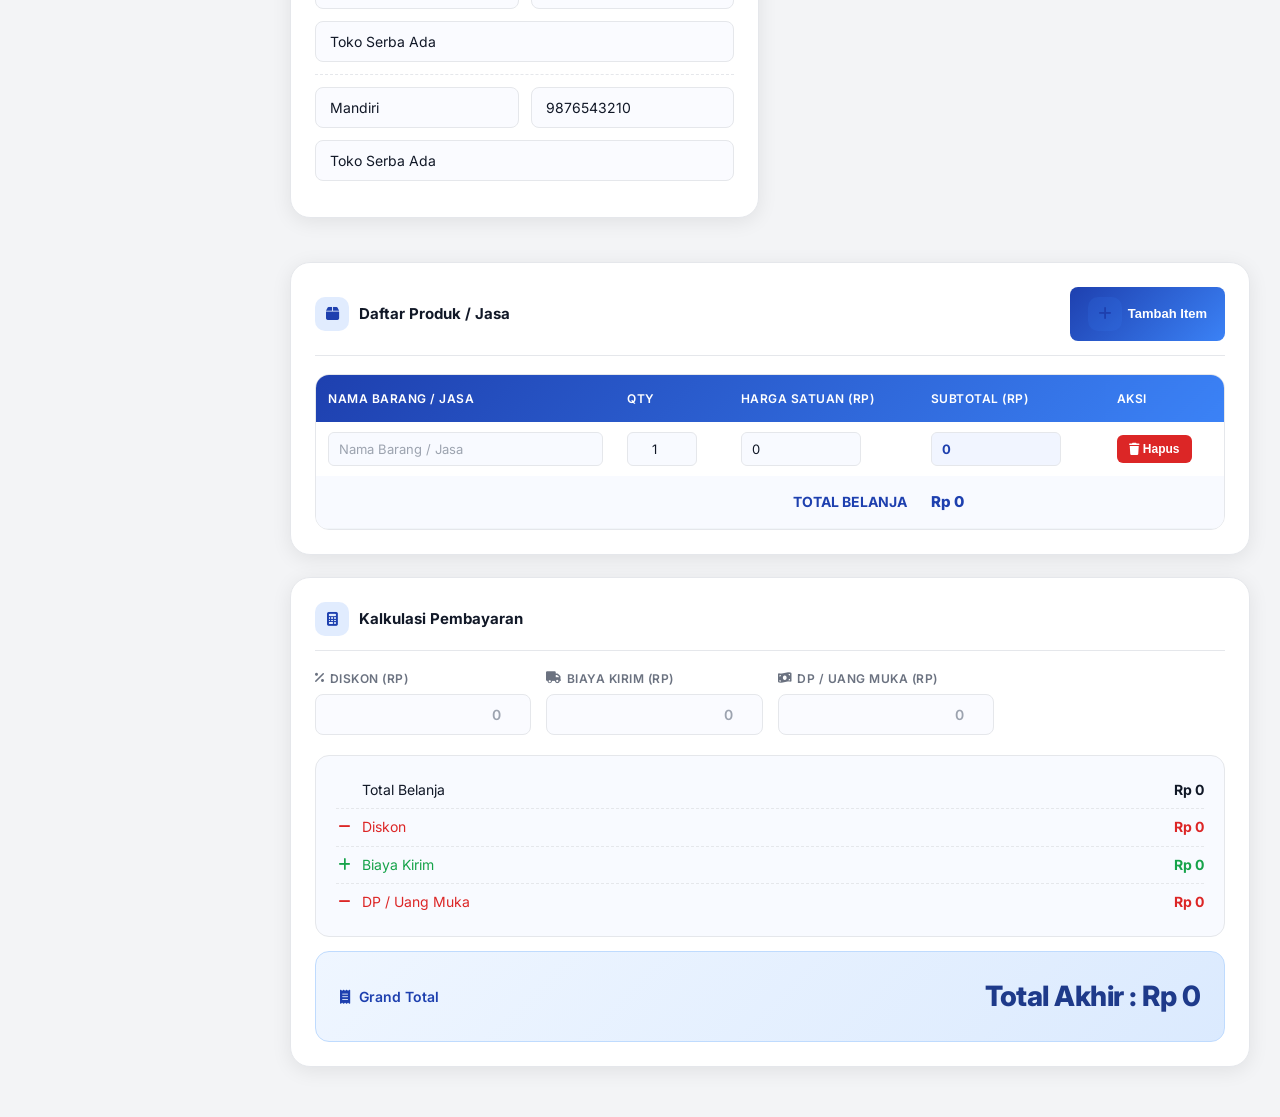
==== commit 0ef33a22: "Update index.html" ====
--- a/index.html
+++ b/index.html
@@ -89,7 +89,7 @@
                                 <option value="Otomotif">🚗 Otomotif (Kendaraan/Suku Cadang)</option>
                                 <option value="Jasa">🛠️ Jasa (Layanan/Konsultasi)</option>
                                  <option value="Olahraga">👕 Olahraga (Produk Olahraga)</option>
-                                 <option value="Produk Digital">🛠️ Produk Digitak (Website/ebook)</option>
+                                 <option value="Produk Digital">🛠️ Produk Digital (Website/ebook)</option>
                             </select>
                         </div>
                         
@@ -316,9 +316,9 @@
             <div class="summary-box">
                 <div class="summary-label">
                     <i class="fa fa-receipt"></i>
-                    Total Akhir
-                </div>
-                <h2 id="grandTotal">Total Akhir : Rp 0</h2>
+                    Grand Total
+                </div>
+                <h2 id="grandTotal">Grand Total : Rp 0</h2>
             </div>
         </div>
 
